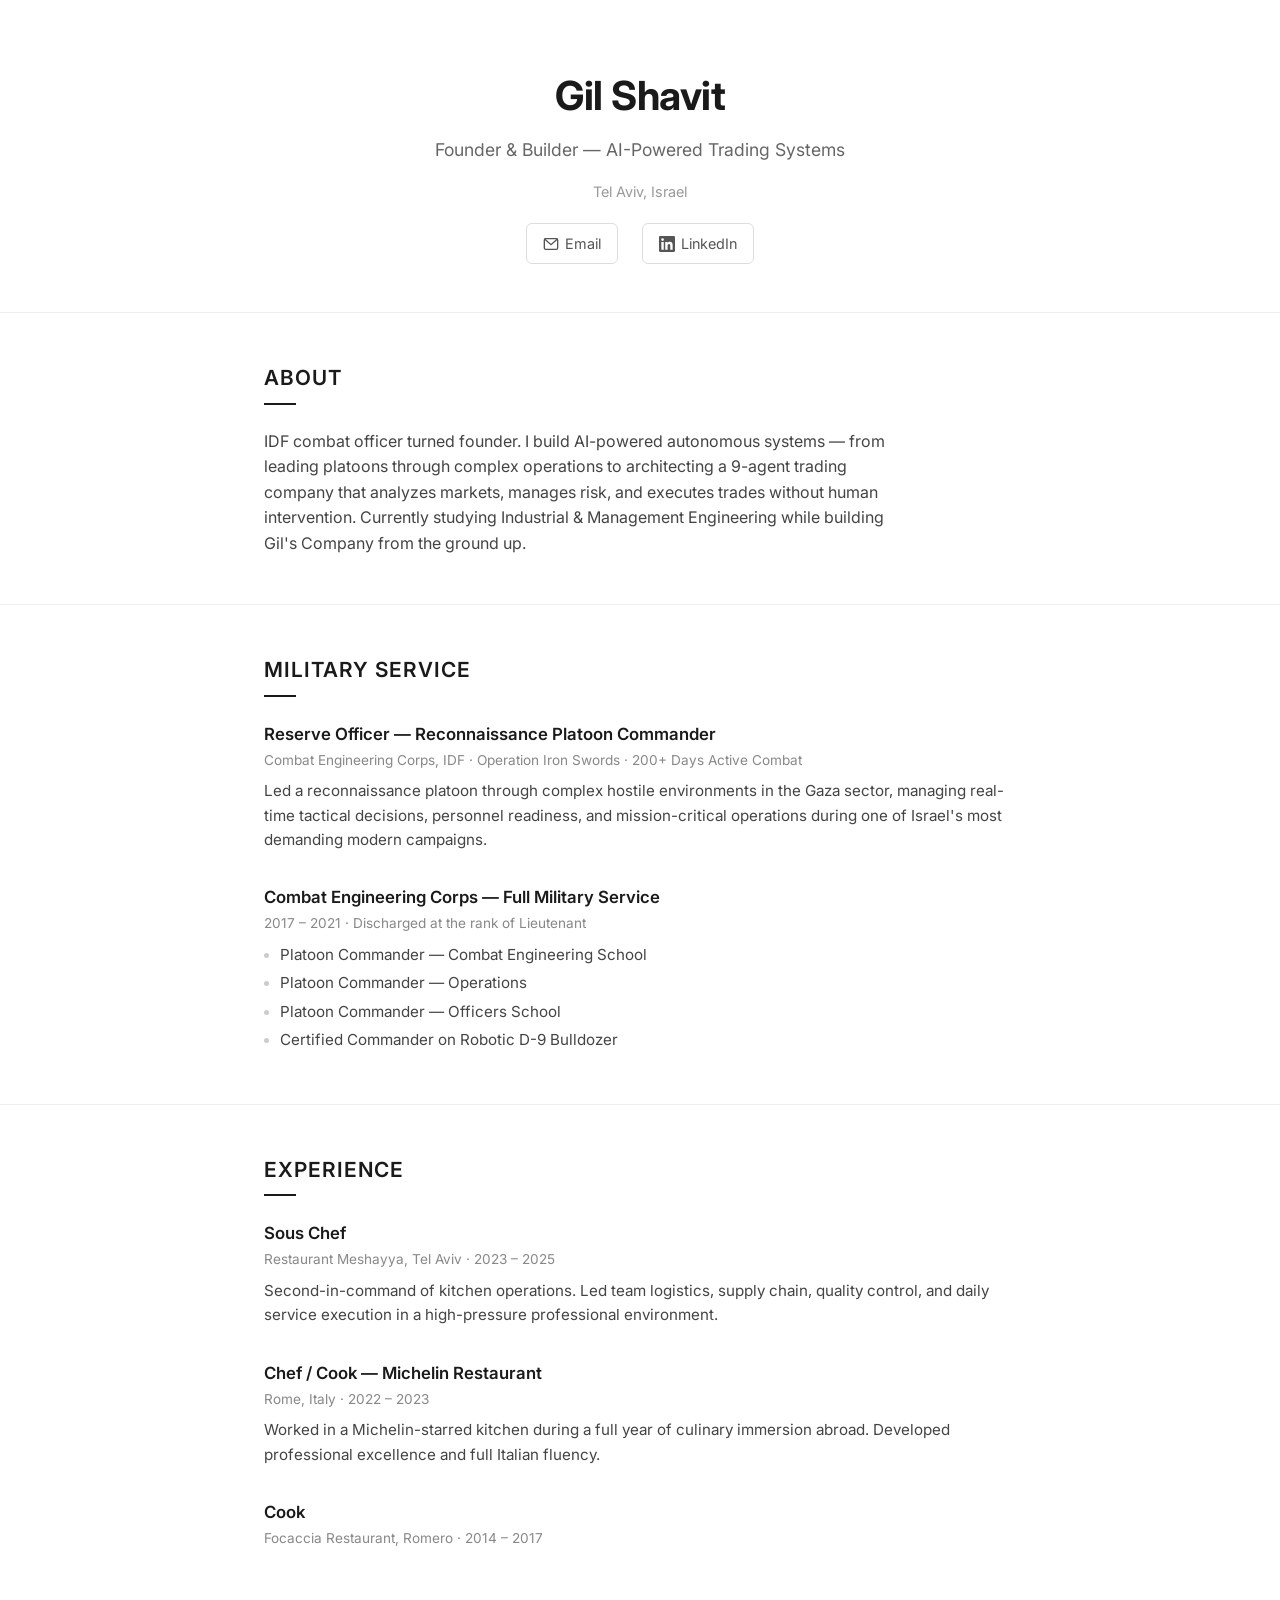
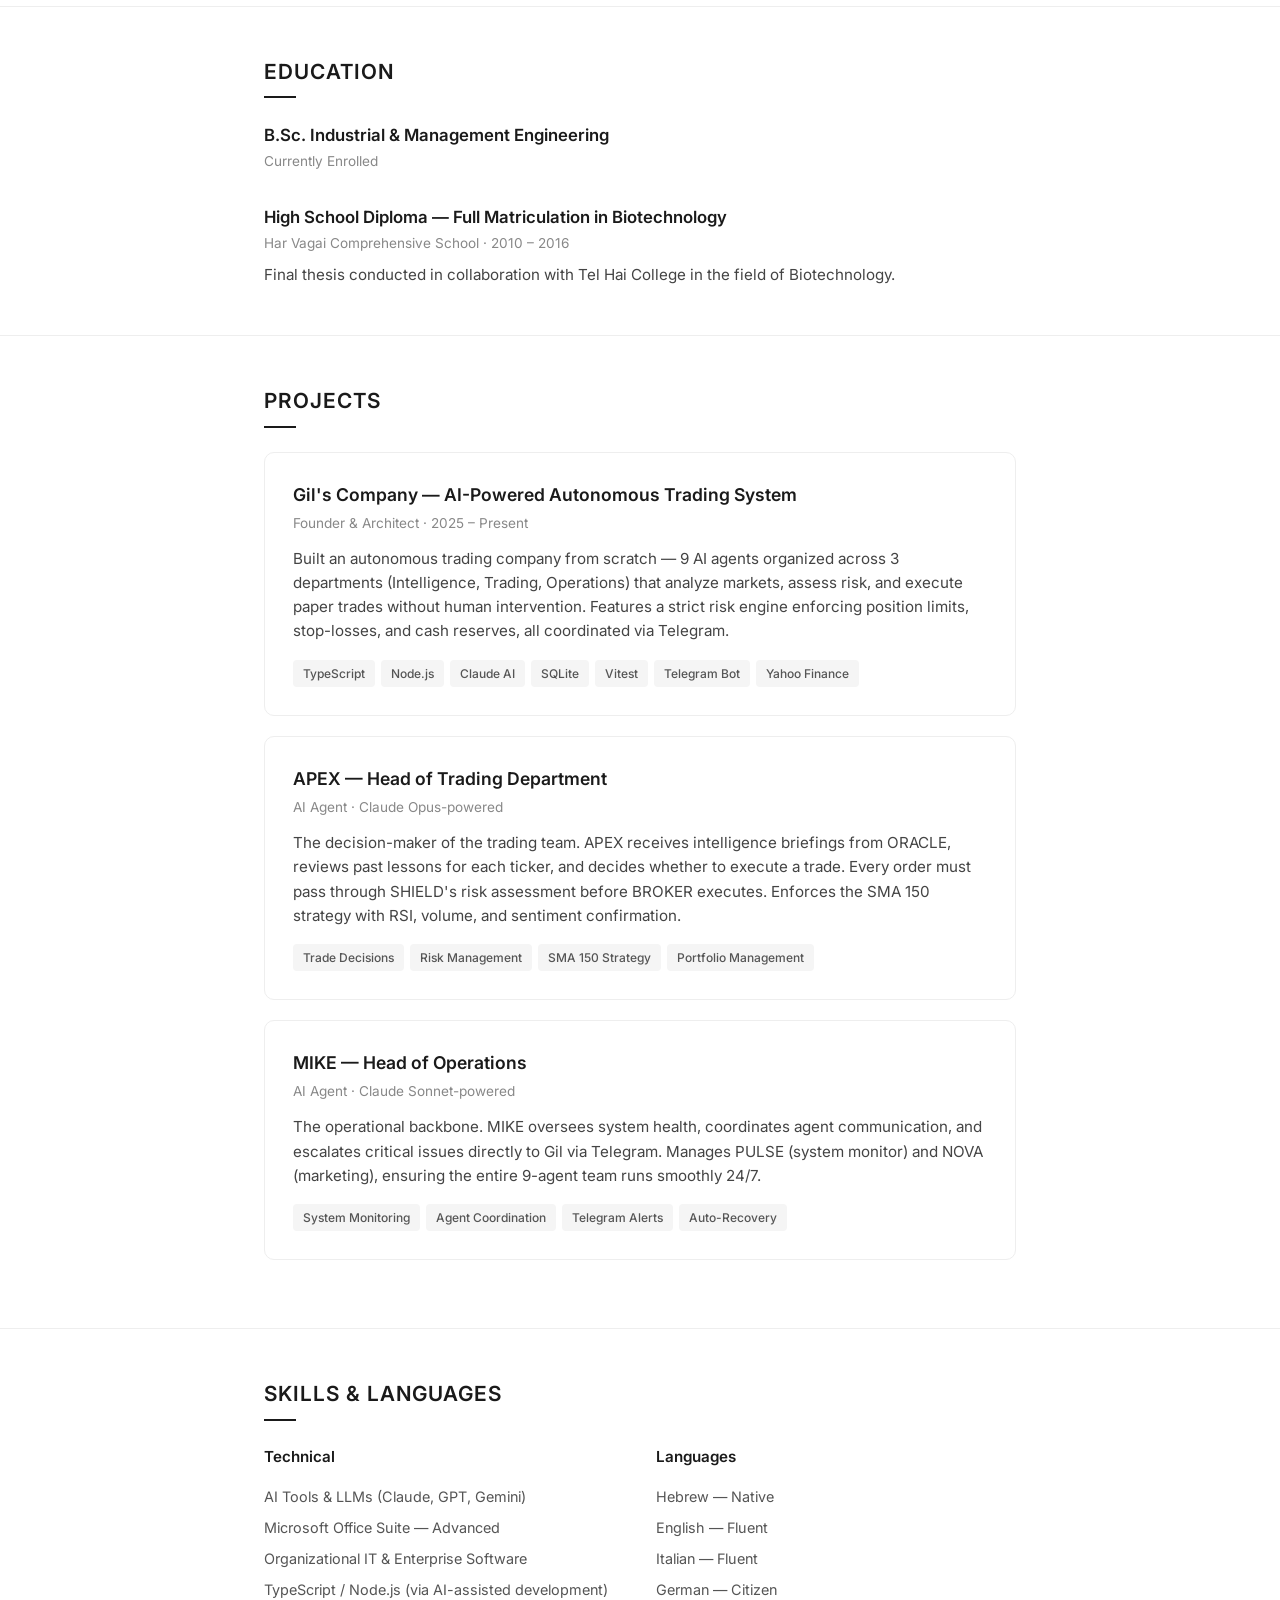
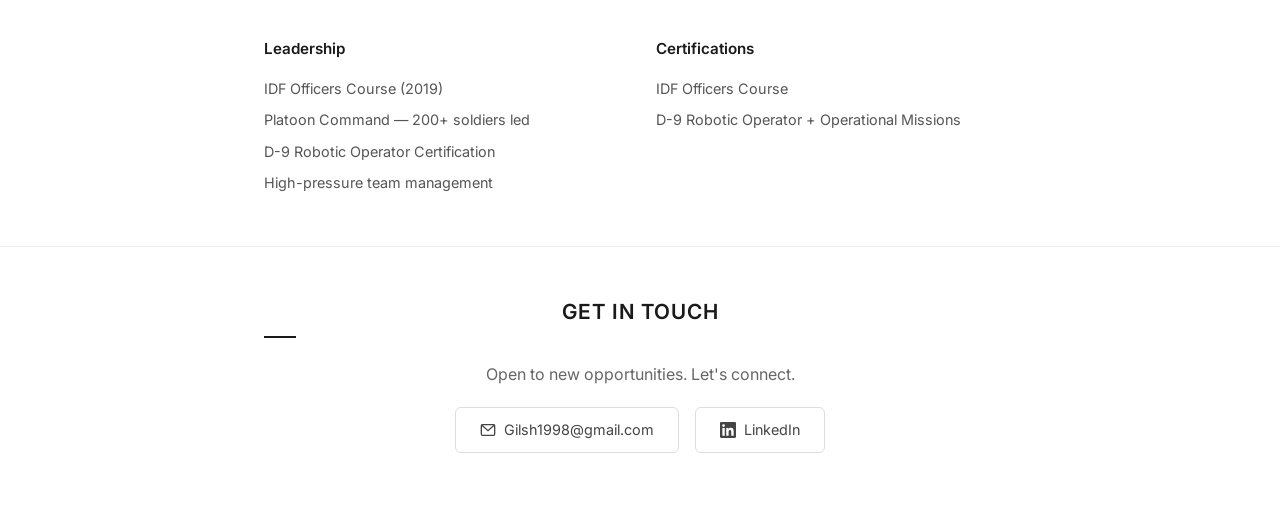
==== index.html @ 6657caf5 "feat: personal CV portfolio website Single-page responsive portfolio showcasing Gil's background, mi" ====
<!DOCTYPE html>
<html lang="en">
<head>
  <meta charset="UTF-8">
  <meta name="viewport" content="width=device-width, initial-scale=1.0">
  <title>Gil Shavit — Portfolio</title>
  <link rel="preconnect" href="https://fonts.googleapis.com">
  <link href="https://fonts.googleapis.com/css2?family=Inter:wght@300;400;500;600;700&display=swap" rel="stylesheet">
  <style>
    *, *::before, *::after { margin: 0; padding: 0; box-sizing: border-box; }
    body { font-family: 'Inter', sans-serif; color: #1a1a1a; background: #fff; line-height: 1.6; }
    a { color: #1a1a1a; text-decoration: none; }
    a:hover { color: #555; }

    /* Layout */
    .container { max-width: 800px; margin: 0 auto; padding: 0 24px; }
    section { padding: 48px 0; border-bottom: 1px solid #eee; }
    section:last-of-type { border-bottom: none; }

    /* Hero */
    .hero { padding: 64px 0 48px; text-align: center; border-bottom: 1px solid #eee; }
    .hero h1 { font-size: 2.5rem; font-weight: 700; letter-spacing: -0.5px; margin-bottom: 8px; }
    .hero .subtitle { font-size: 1.1rem; color: #666; font-weight: 400; margin-bottom: 16px; }
    .hero .location { font-size: 0.9rem; color: #999; margin-bottom: 20px; }
    .hero-links { display: flex; justify-content: center; gap: 24px; }
    .hero-links a { display: inline-flex; align-items: center; gap: 6px; font-size: 0.9rem; color: #555; border: 1px solid #ddd; padding: 8px 16px; border-radius: 6px; transition: all 0.2s; }
    .hero-links a:hover { border-color: #999; color: #1a1a1a; }
    .hero-links svg { width: 16px; height: 16px; }

    /* Section titles */
    h2 { font-size: 1.3rem; font-weight: 600; margin-bottom: 24px; text-transform: uppercase; letter-spacing: 1px; color: #1a1a1a; }
    h2::after { content: ''; display: block; width: 32px; height: 2px; background: #1a1a1a; margin-top: 8px; }

    /* About */
    .about p { color: #444; font-size: 1rem; max-width: 640px; }

    /* Timeline items */
    .timeline-item { margin-bottom: 32px; }
    .timeline-item:last-child { margin-bottom: 0; }
    .timeline-item h3 { font-size: 1.05rem; font-weight: 600; margin-bottom: 2px; }
    .timeline-item .meta { font-size: 0.85rem; color: #888; margin-bottom: 8px; }
    .timeline-item p { color: #444; font-size: 0.95rem; }
    .timeline-item ul { list-style: none; padding: 0; }
    .timeline-item ul li { color: #444; font-size: 0.95rem; padding-left: 16px; position: relative; margin-bottom: 4px; }
    .timeline-item ul li::before { content: ''; position: absolute; left: 0; top: 10px; width: 5px; height: 5px; background: #ccc; border-radius: 50%; }

    /* Projects */
    .project-card { border: 1px solid #eee; border-radius: 10px; padding: 28px; margin-bottom: 20px; transition: box-shadow 0.2s; }
    .project-card:hover { box-shadow: 0 2px 12px rgba(0,0,0,0.06); }
    .project-card h3 { font-size: 1.1rem; font-weight: 600; margin-bottom: 4px; }
    .project-card .project-role { font-size: 0.85rem; color: #888; margin-bottom: 12px; }
    .project-card p { color: #444; font-size: 0.95rem; margin-bottom: 16px; }
    .badges { display: flex; flex-wrap: wrap; gap: 6px; }
    .badge { font-size: 0.75rem; padding: 4px 10px; background: #f5f5f5; border-radius: 4px; color: #555; font-weight: 500; }

    /* Skills grid */
    .skills-grid { display: grid; grid-template-columns: 1fr 1fr; gap: 32px; }
    .skill-group h3 { font-size: 0.95rem; font-weight: 600; margin-bottom: 12px; color: #1a1a1a; }
    .skill-group ul { list-style: none; }
    .skill-group ul li { font-size: 0.9rem; color: #555; padding: 4px 0; }

    /* Contact */
    .contact-section { text-align: center; padding: 48px 0 64px; }
    .contact-section p { color: #666; margin-bottom: 20px; }
    .contact-links { display: flex; justify-content: center; gap: 16px; }
    .contact-links a { display: inline-flex; align-items: center; gap: 8px; padding: 10px 24px; border: 1px solid #ddd; border-radius: 6px; font-size: 0.9rem; color: #444; transition: all 0.2s; }
    .contact-links a:hover { border-color: #999; color: #1a1a1a; }

    /* Responsive */
    @media (max-width: 600px) {
      .hero { padding: 40px 0 32px; }
      .hero h1 { font-size: 2rem; }
      .skills-grid { grid-template-columns: 1fr; gap: 24px; }
      .hero-links { flex-direction: column; align-items: center; gap: 12px; }
      .contact-links { flex-direction: column; align-items: center; }
      section { padding: 36px 0; }
    }
  </style>
</head>
<body>

  <!-- Hero -->
  <header class="hero">
    <div class="container">
      <h1>Gil Shavit</h1>
      <p class="subtitle">Founder & Builder — AI-Powered Trading Systems</p>
      <p class="location">Tel Aviv, Israel</p>
      <div class="hero-links">
        <a href="mailto:Gilsh1998@gmail.com">
          <svg viewBox="0 0 24 24" fill="none" stroke="currentColor" stroke-width="2"><rect x="2" y="4" width="20" height="16" rx="2"/><path d="M22 4L12 13 2 4"/></svg>
          Email
        </a>
        <a href="https://linkedin.com/in/gil-shavit-8188843b2" target="_blank">
          <svg viewBox="0 0 24 24" fill="currentColor"><path d="M20.447 20.452h-3.554v-5.569c0-1.328-.027-3.037-1.852-3.037-1.853 0-2.136 1.445-2.136 2.939v5.667H9.351V9h3.414v1.561h.046c.477-.9 1.637-1.85 3.37-1.85 3.601 0 4.267 2.37 4.267 5.455v6.286zM5.337 7.433a2.062 2.062 0 01-2.063-2.065 2.064 2.064 0 112.063 2.065zm1.782 13.019H3.555V9h3.564v11.452zM22.225 0H1.771C.792 0 0 .774 0 1.729v20.542C0 23.227.792 24 1.771 24h20.451C23.2 24 24 23.227 24 22.271V1.729C24 .774 23.2 0 22.222 0h.003z"/></svg>
          LinkedIn
        </a>
      </div>
    </div>
  </header>

  <!-- About -->
  <section>
    <div class="container about">
      <h2>About</h2>
      <p>IDF combat officer turned founder. I build AI-powered autonomous systems — from leading platoons through complex operations to architecting a 9-agent trading company that analyzes markets, manages risk, and executes trades without human intervention. Currently studying Industrial & Management Engineering while building Gil's Company from the ground up.</p>
    </div>
  </section>

  <!-- Military Service -->
  <section>
    <div class="container">
      <h2>Military Service</h2>
      <div class="timeline-item">
        <h3>Reserve Officer — Reconnaissance Platoon Commander</h3>
        <p class="meta">Combat Engineering Corps, IDF &middot; Operation Iron Swords &middot; 200+ Days Active Combat</p>
        <p>Led a reconnaissance platoon through complex hostile environments in the Gaza sector, managing real-time tactical decisions, personnel readiness, and mission-critical operations during one of Israel's most demanding modern campaigns.</p>
      </div>
      <div class="timeline-item">
        <h3>Combat Engineering Corps — Full Military Service</h3>
        <p class="meta">2017 – 2021 &middot; Discharged at the rank of Lieutenant</p>
        <ul>
          <li>Platoon Commander — Combat Engineering School</li>
          <li>Platoon Commander — Operations</li>
          <li>Platoon Commander — Officers School</li>
          <li>Certified Commander on Robotic D-9 Bulldozer</li>
        </ul>
      </div>
    </div>
  </section>

  <!-- Professional Experience -->
  <section>
    <div class="container">
      <h2>Experience</h2>
      <div class="timeline-item">
        <h3>Sous Chef</h3>
        <p class="meta">Restaurant Meshayya, Tel Aviv &middot; 2023 – 2025</p>
        <p>Second-in-command of kitchen operations. Led team logistics, supply chain, quality control, and daily service execution in a high-pressure professional environment.</p>
      </div>
      <div class="timeline-item">
        <h3>Chef / Cook — Michelin Restaurant</h3>
        <p class="meta">Rome, Italy &middot; 2022 – 2023</p>
        <p>Worked in a Michelin-starred kitchen during a full year of culinary immersion abroad. Developed professional excellence and full Italian fluency.</p>
      </div>
      <div class="timeline-item">
        <h3>Cook</h3>
        <p class="meta">Focaccia Restaurant, Romero &middot; 2014 – 2017</p>
      </div>
    </div>
  </section>

  <!-- Education -->
  <section>
    <div class="container">
      <h2>Education</h2>
      <div class="timeline-item">
        <h3>B.Sc. Industrial & Management Engineering</h3>
        <p class="meta">Currently Enrolled</p>
      </div>
      <div class="timeline-item">
        <h3>High School Diploma — Full Matriculation in Biotechnology</h3>
        <p class="meta">Har Vagai Comprehensive School &middot; 2010 – 2016</p>
        <p>Final thesis conducted in collaboration with Tel Hai College in the field of Biotechnology.</p>
      </div>
    </div>
  </section>

  <!-- Projects -->
  <section>
    <div class="container">
      <h2>Projects</h2>

      <div class="project-card">
        <h3>Gil's Company — AI-Powered Autonomous Trading System</h3>
        <p class="project-role">Founder & Architect &middot; 2025 – Present</p>
        <p>Built an autonomous trading company from scratch — 9 AI agents organized across 3 departments (Intelligence, Trading, Operations) that analyze markets, assess risk, and execute paper trades without human intervention. Features a strict risk engine enforcing position limits, stop-losses, and cash reserves, all coordinated via Telegram.</p>
        <div class="badges">
          <span class="badge">TypeScript</span>
          <span class="badge">Node.js</span>
          <span class="badge">Claude AI</span>
          <span class="badge">SQLite</span>
          <span class="badge">Vitest</span>
          <span class="badge">Telegram Bot</span>
          <span class="badge">Yahoo Finance</span>
        </div>
      </div>

      <div class="project-card">
        <h3>APEX — Head of Trading Department</h3>
        <p class="project-role">AI Agent &middot; Claude Opus-powered</p>
        <p>The decision-maker of the trading team. APEX receives intelligence briefings from ORACLE, reviews past lessons for each ticker, and decides whether to execute a trade. Every order must pass through SHIELD's risk assessment before BROKER executes. Enforces the SMA 150 strategy with RSI, volume, and sentiment confirmation.</p>
        <div class="badges">
          <span class="badge">Trade Decisions</span>
          <span class="badge">Risk Management</span>
          <span class="badge">SMA 150 Strategy</span>
          <span class="badge">Portfolio Management</span>
        </div>
      </div>

      <div class="project-card">
        <h3>MIKE — Head of Operations</h3>
        <p class="project-role">AI Agent &middot; Claude Sonnet-powered</p>
        <p>The operational backbone. MIKE oversees system health, coordinates agent communication, and escalates critical issues directly to Gil via Telegram. Manages PULSE (system monitor) and NOVA (marketing), ensuring the entire 9-agent team runs smoothly 24/7.</p>
        <div class="badges">
          <span class="badge">System Monitoring</span>
          <span class="badge">Agent Coordination</span>
          <span class="badge">Telegram Alerts</span>
          <span class="badge">Auto-Recovery</span>
        </div>
      </div>
    </div>
  </section>

  <!-- Skills & Languages -->
  <section>
    <div class="container">
      <h2>Skills & Languages</h2>
      <div class="skills-grid">
        <div class="skill-group">
          <h3>Technical</h3>
          <ul>
            <li>AI Tools & LLMs (Claude, GPT, Gemini)</li>
            <li>Microsoft Office Suite — Advanced</li>
            <li>Organizational IT & Enterprise Software</li>
            <li>TypeScript / Node.js (via AI-assisted development)</li>
          </ul>
        </div>
        <div class="skill-group">
          <h3>Languages</h3>
          <ul>
            <li>Hebrew — Native</li>
            <li>English — Fluent</li>
            <li>Italian — Fluent</li>
            <li>German — Citizen</li>
          </ul>
        </div>
        <div class="skill-group">
          <h3>Leadership</h3>
          <ul>
            <li>IDF Officers Course (2019)</li>
            <li>Platoon Command — 200+ soldiers led</li>
            <li>D-9 Robotic Operator Certification</li>
            <li>High-pressure team management</li>
          </ul>
        </div>
        <div class="skill-group">
          <h3>Certifications</h3>
          <ul>
            <li>IDF Officers Course</li>
            <li>D-9 Robotic Operator + Operational Missions</li>
          </ul>
        </div>
      </div>
    </div>
  </section>

  <!-- Contact -->
  <section class="contact-section">
    <div class="container">
      <h2>Get in Touch</h2>
      <p>Open to new opportunities. Let's connect.</p>
      <div class="contact-links">
        <a href="mailto:Gilsh1998@gmail.com">
          <svg width="16" height="16" viewBox="0 0 24 24" fill="none" stroke="currentColor" stroke-width="2"><rect x="2" y="4" width="20" height="16" rx="2"/><path d="M22 4L12 13 2 4"/></svg>
          Gilsh1998@gmail.com
        </a>
        <a href="https://linkedin.com/in/gil-shavit-8188843b2" target="_blank">
          <svg width="16" height="16" viewBox="0 0 24 24" fill="currentColor"><path d="M20.447 20.452h-3.554v-5.569c0-1.328-.027-3.037-1.852-3.037-1.853 0-2.136 1.445-2.136 2.939v5.667H9.351V9h3.414v1.561h.046c.477-.9 1.637-1.85 3.37-1.85 3.601 0 4.267 2.37 4.267 5.455v6.286zM5.337 7.433a2.062 2.062 0 01-2.063-2.065 2.064 2.064 0 112.063 2.065zm1.782 13.019H3.555V9h3.564v11.452zM22.225 0H1.771C.792 0 0 .774 0 1.729v20.542C0 23.227.792 24 1.771 24h20.451C23.2 24 24 23.227 24 22.271V1.729C24 .774 23.2 0 22.222 0h.003z"/></svg>
          LinkedIn
        </a>
      </div>
    </div>
  </section>

</body>
</html>
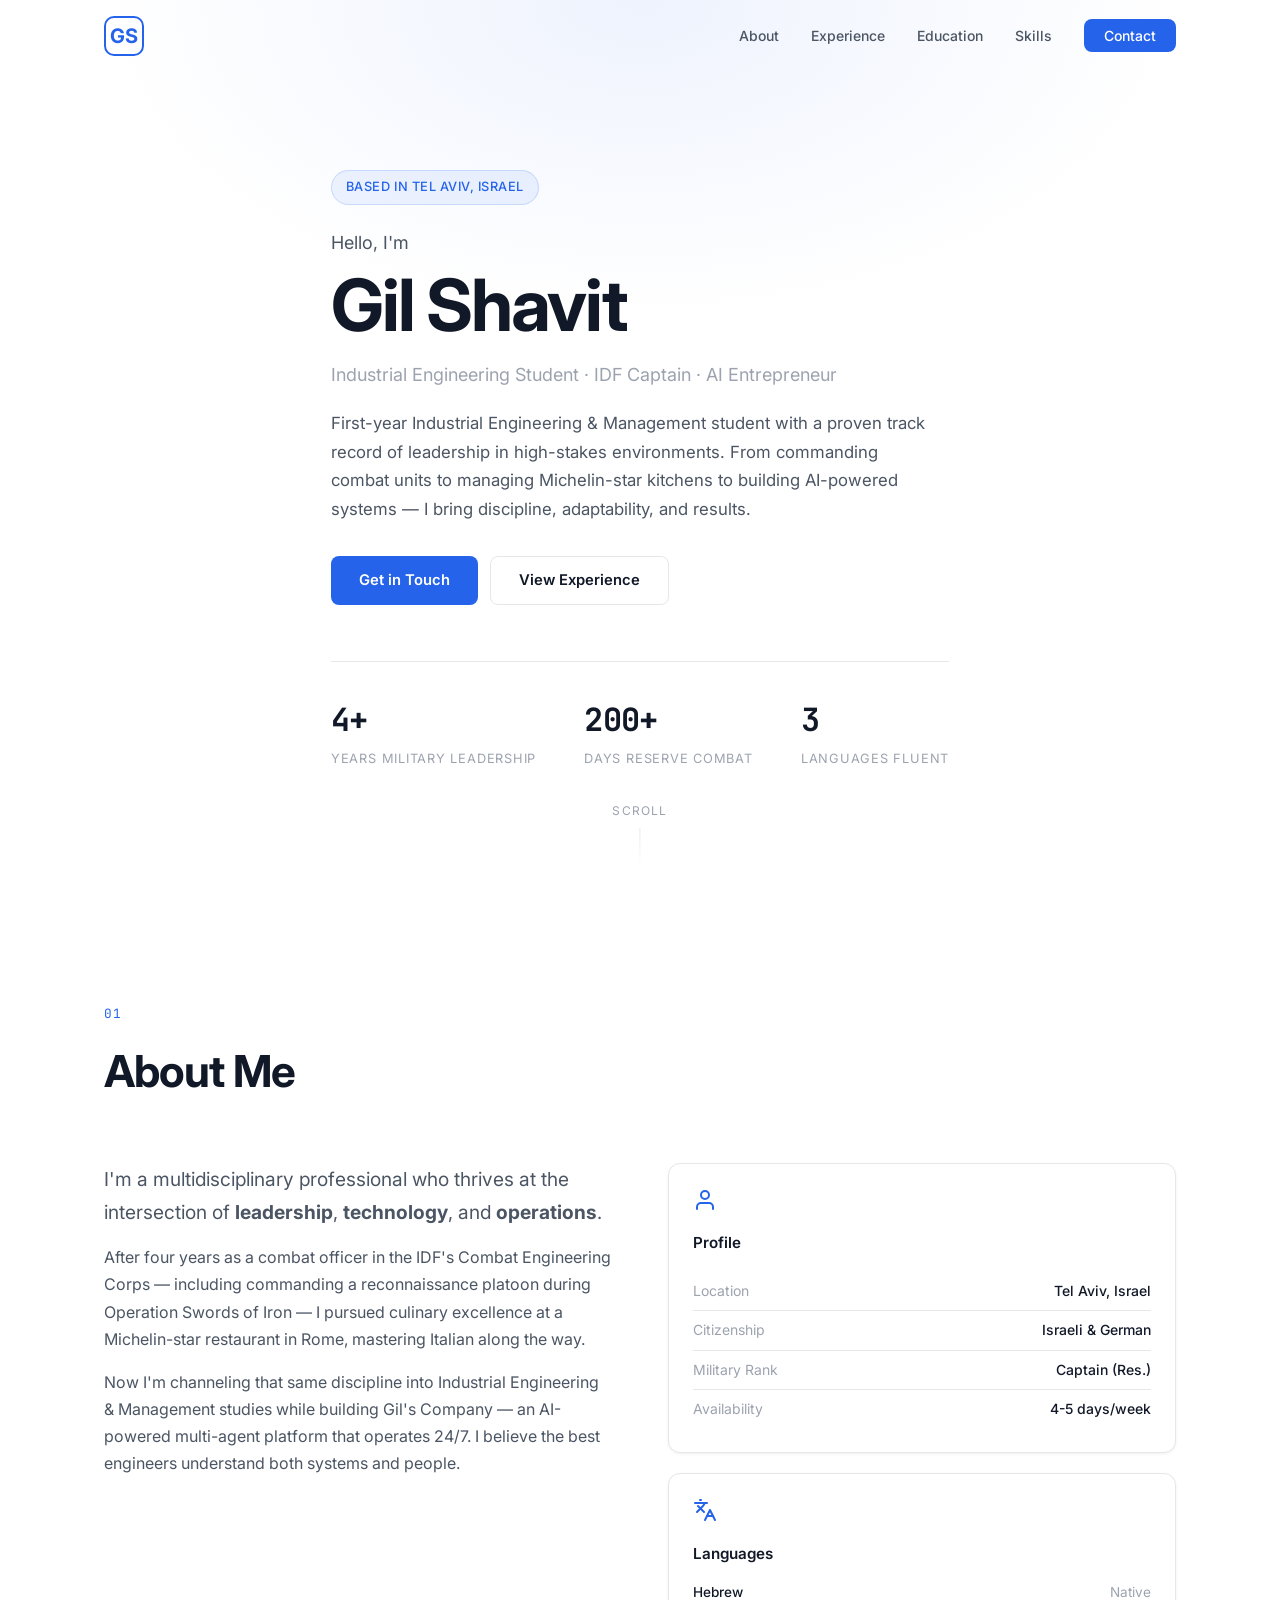
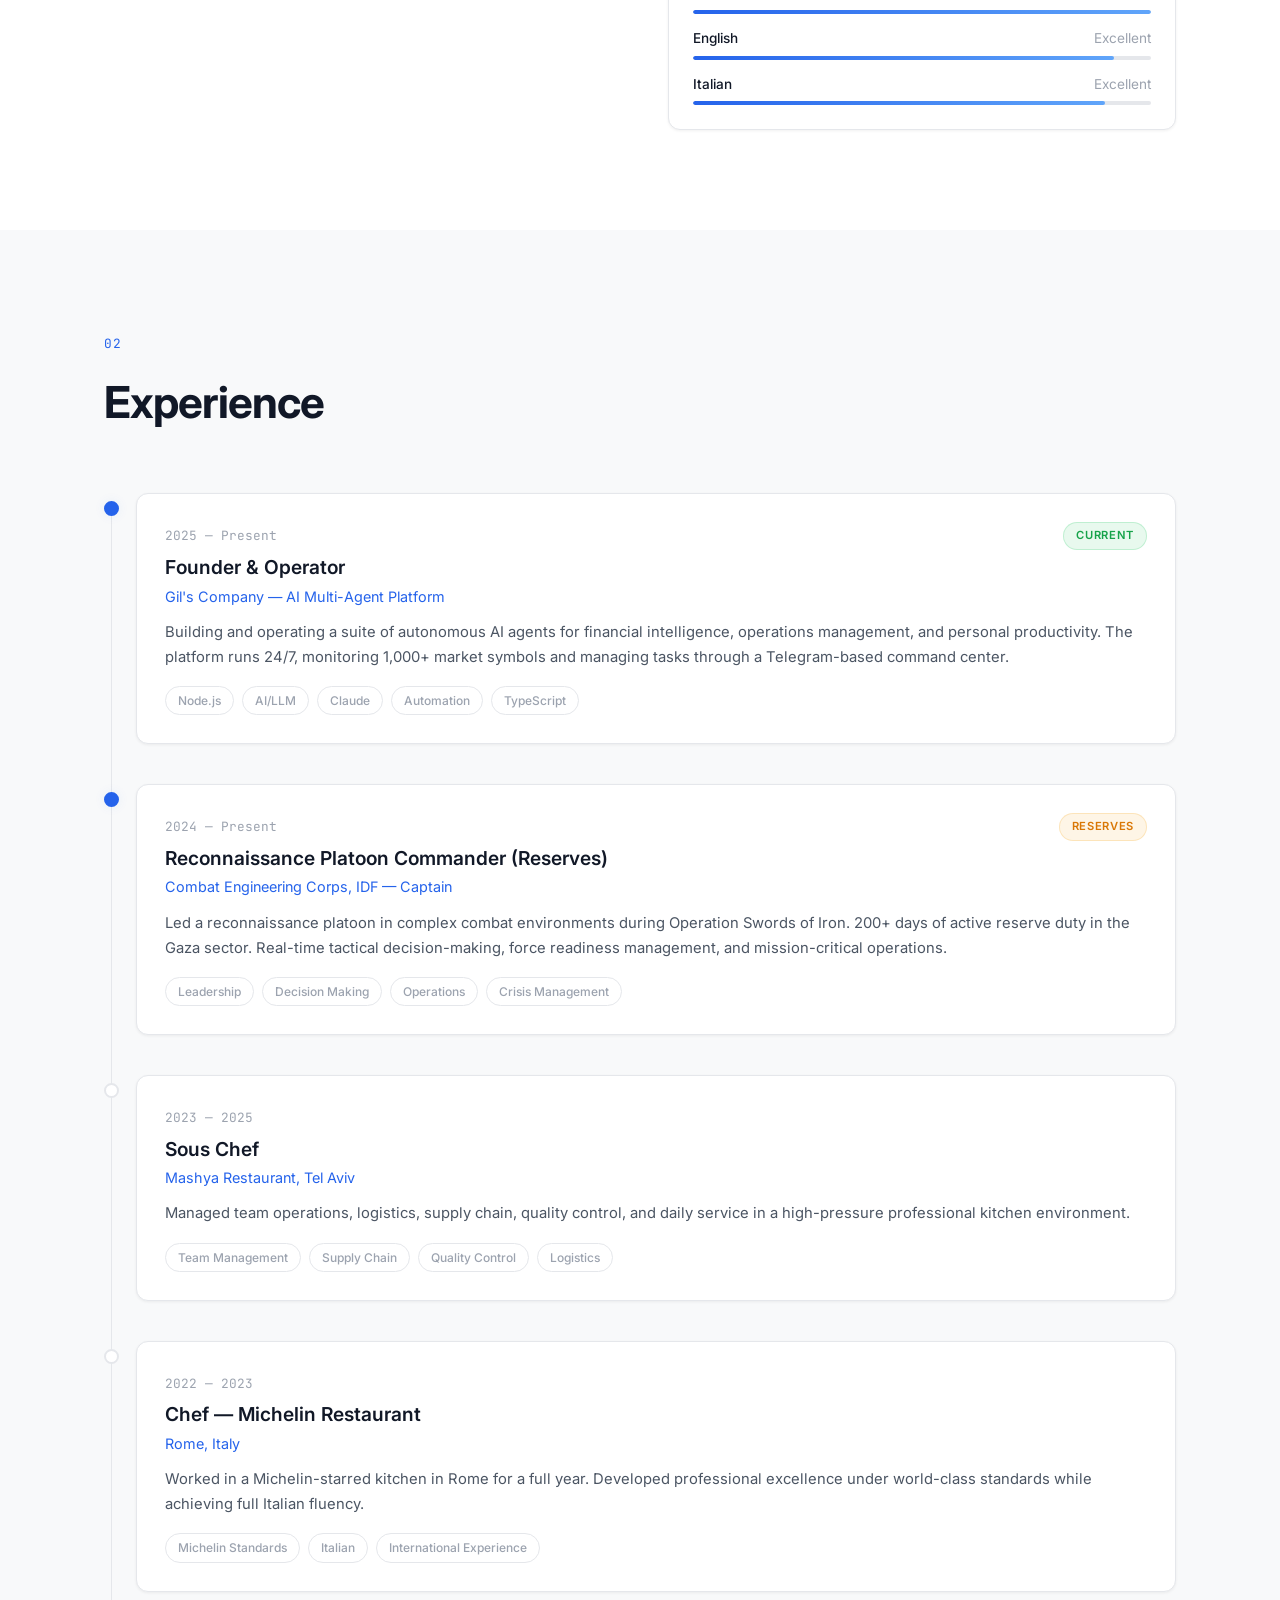
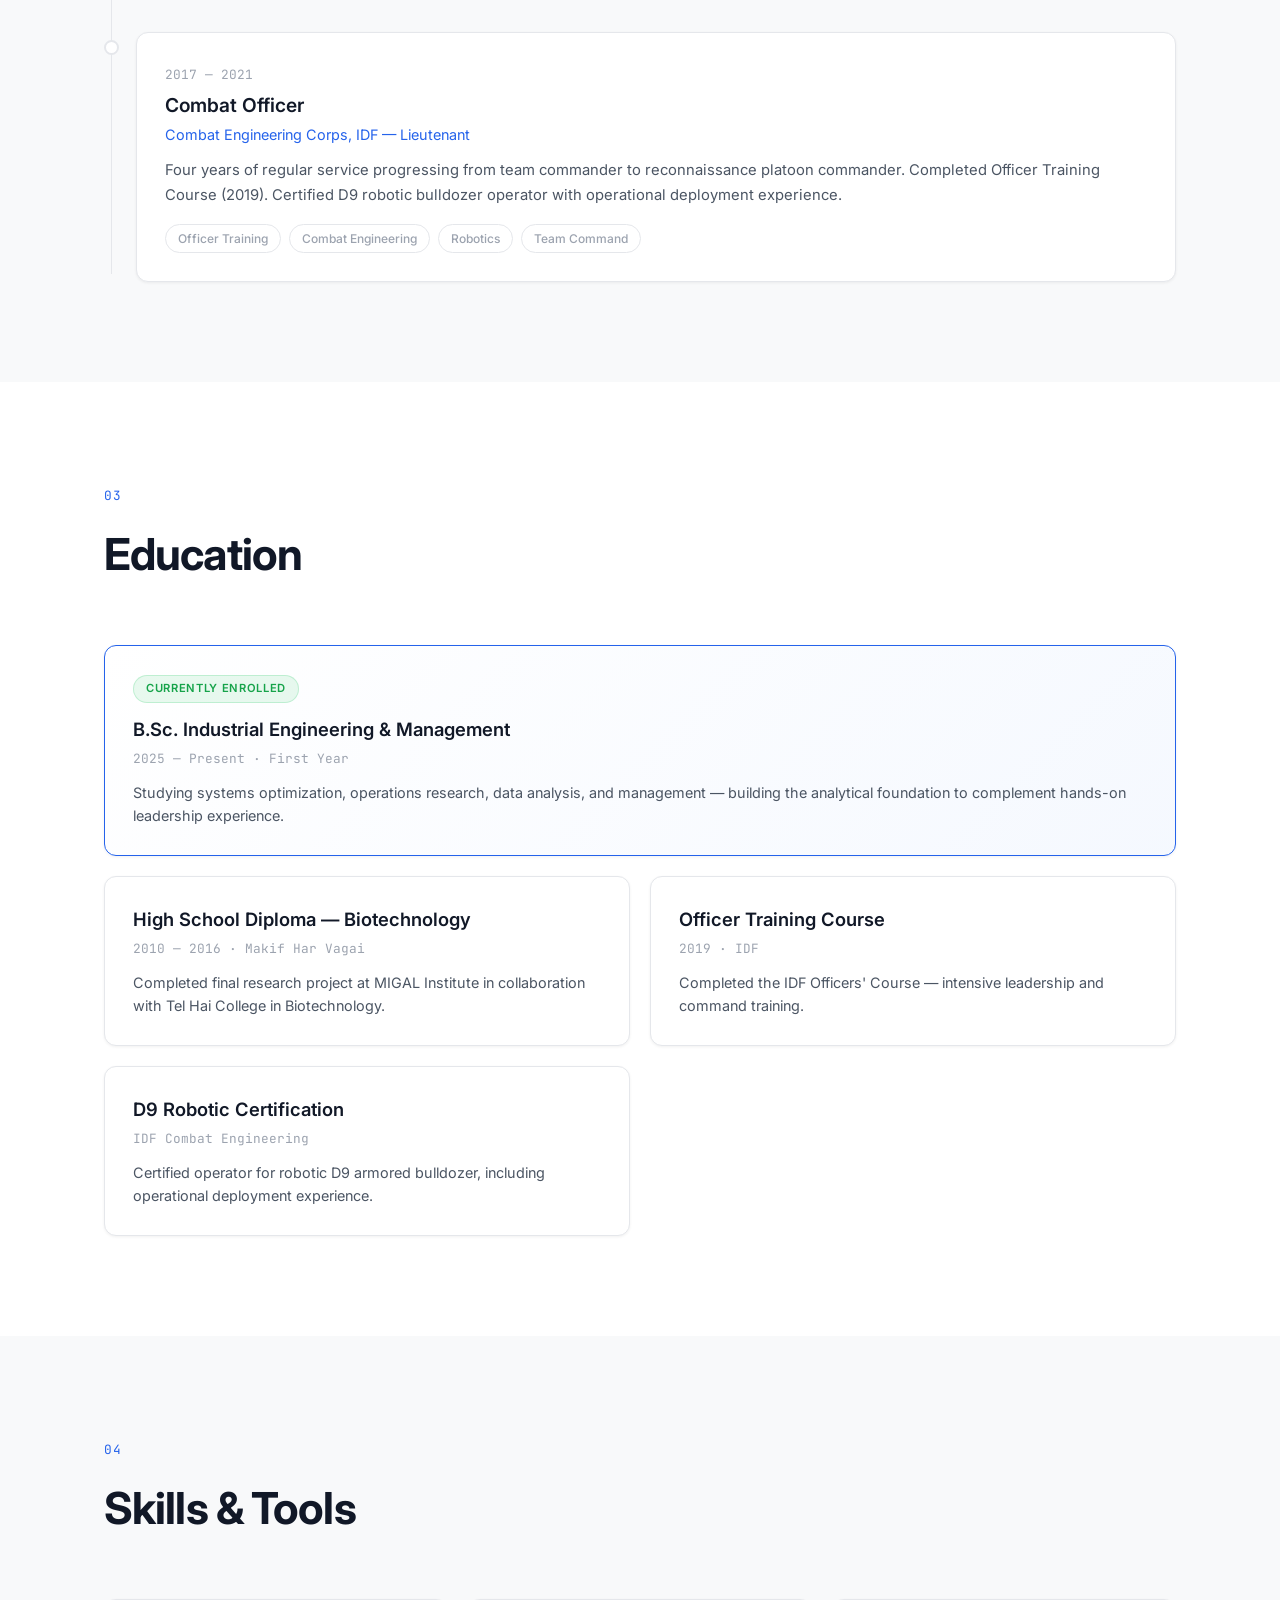
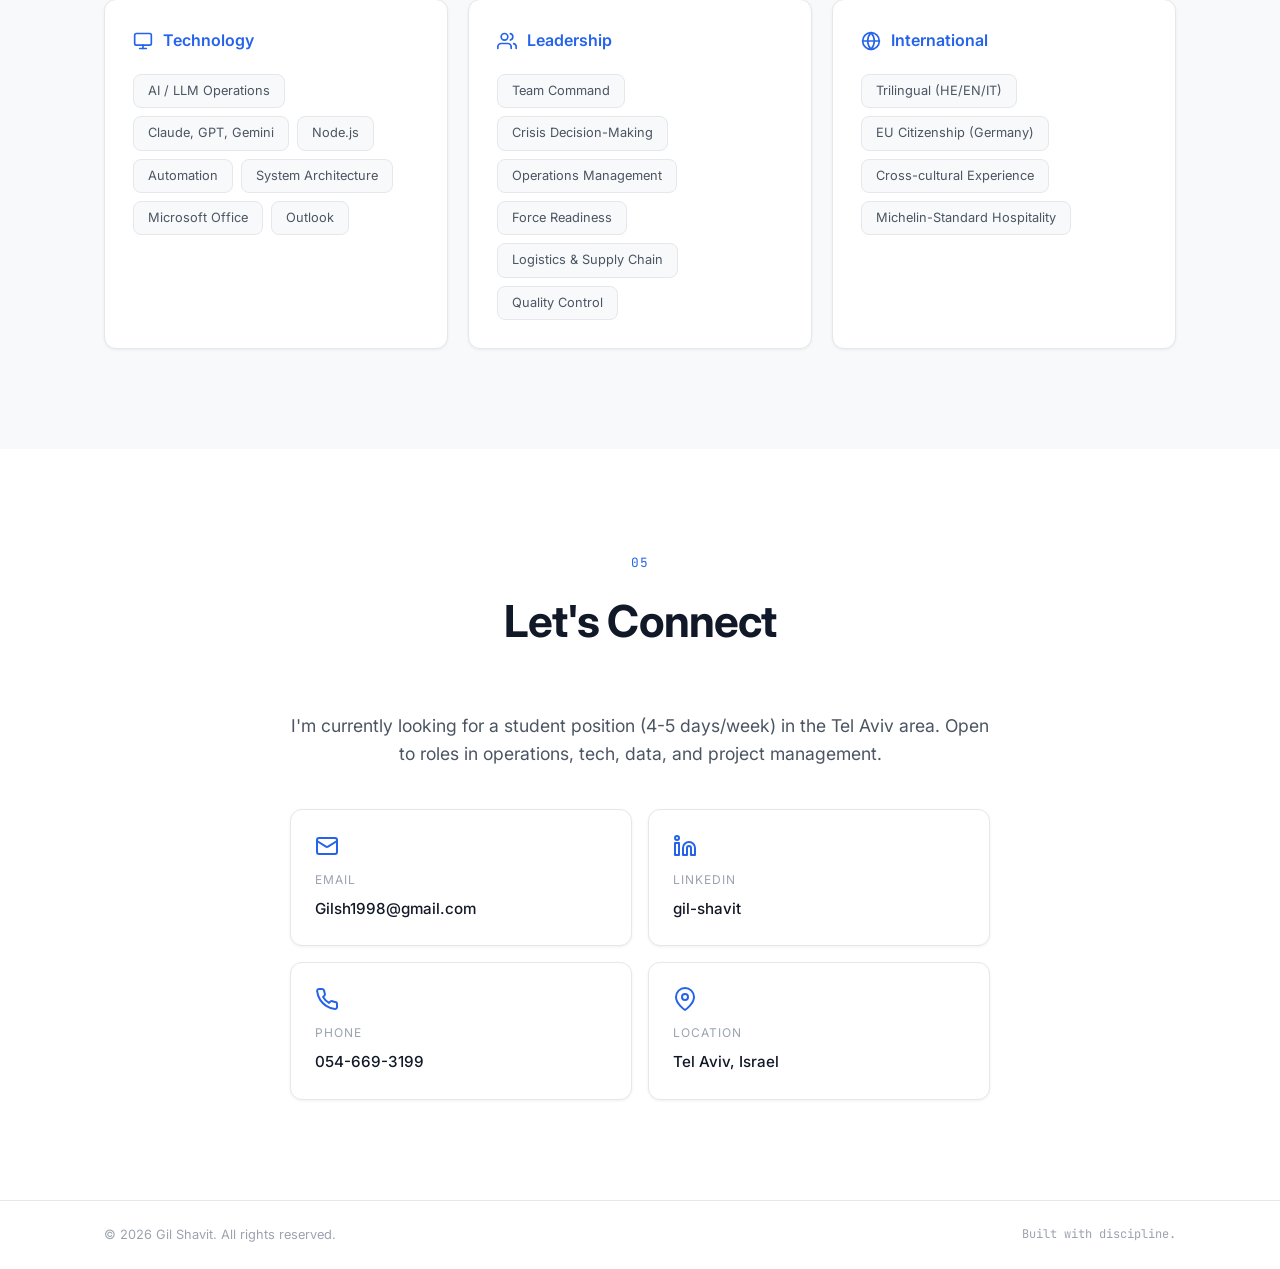
==== commit c73f793e: "Redesign personal portfolio — white theme, multi-file structure Replaced single-file portfolio with " ====
--- a/index.html
+++ b/index.html
@@ -1,276 +1,418 @@
 <!DOCTYPE html>
 <html lang="en">
 <head>
-  <meta charset="UTF-8">
-  <meta name="viewport" content="width=device-width, initial-scale=1.0">
-  <title>Gil Shavit — Portfolio</title>
-  <link rel="preconnect" href="https://fonts.googleapis.com">
-  <link href="https://fonts.googleapis.com/css2?family=Inter:wght@300;400;500;600;700&display=swap" rel="stylesheet">
-  <style>
-    *, *::before, *::after { margin: 0; padding: 0; box-sizing: border-box; }
-    body { font-family: 'Inter', sans-serif; color: #1a1a1a; background: #fff; line-height: 1.6; }
-    a { color: #1a1a1a; text-decoration: none; }
-    a:hover { color: #555; }
-
-    /* Layout */
-    .container { max-width: 800px; margin: 0 auto; padding: 0 24px; }
-    section { padding: 48px 0; border-bottom: 1px solid #eee; }
-    section:last-of-type { border-bottom: none; }
-
-    /* Hero */
-    .hero { padding: 64px 0 48px; text-align: center; border-bottom: 1px solid #eee; }
-    .hero h1 { font-size: 2.5rem; font-weight: 700; letter-spacing: -0.5px; margin-bottom: 8px; }
-    .hero .subtitle { font-size: 1.1rem; color: #666; font-weight: 400; margin-bottom: 16px; }
-    .hero .location { font-size: 0.9rem; color: #999; margin-bottom: 20px; }
-    .hero-links { display: flex; justify-content: center; gap: 24px; }
-    .hero-links a { display: inline-flex; align-items: center; gap: 6px; font-size: 0.9rem; color: #555; border: 1px solid #ddd; padding: 8px 16px; border-radius: 6px; transition: all 0.2s; }
-    .hero-links a:hover { border-color: #999; color: #1a1a1a; }
-    .hero-links svg { width: 16px; height: 16px; }
-
-    /* Section titles */
-    h2 { font-size: 1.3rem; font-weight: 600; margin-bottom: 24px; text-transform: uppercase; letter-spacing: 1px; color: #1a1a1a; }
-    h2::after { content: ''; display: block; width: 32px; height: 2px; background: #1a1a1a; margin-top: 8px; }
-
-    /* About */
-    .about p { color: #444; font-size: 1rem; max-width: 640px; }
-
-    /* Timeline items */
-    .timeline-item { margin-bottom: 32px; }
-    .timeline-item:last-child { margin-bottom: 0; }
-    .timeline-item h3 { font-size: 1.05rem; font-weight: 600; margin-bottom: 2px; }
-    .timeline-item .meta { font-size: 0.85rem; color: #888; margin-bottom: 8px; }
-    .timeline-item p { color: #444; font-size: 0.95rem; }
-    .timeline-item ul { list-style: none; padding: 0; }
-    .timeline-item ul li { color: #444; font-size: 0.95rem; padding-left: 16px; position: relative; margin-bottom: 4px; }
-    .timeline-item ul li::before { content: ''; position: absolute; left: 0; top: 10px; width: 5px; height: 5px; background: #ccc; border-radius: 50%; }
-
-    /* Projects */
-    .project-card { border: 1px solid #eee; border-radius: 10px; padding: 28px; margin-bottom: 20px; transition: box-shadow 0.2s; }
-    .project-card:hover { box-shadow: 0 2px 12px rgba(0,0,0,0.06); }
-    .project-card h3 { font-size: 1.1rem; font-weight: 600; margin-bottom: 4px; }
-    .project-card .project-role { font-size: 0.85rem; color: #888; margin-bottom: 12px; }
-    .project-card p { color: #444; font-size: 0.95rem; margin-bottom: 16px; }
-    .badges { display: flex; flex-wrap: wrap; gap: 6px; }
-    .badge { font-size: 0.75rem; padding: 4px 10px; background: #f5f5f5; border-radius: 4px; color: #555; font-weight: 500; }
-
-    /* Skills grid */
-    .skills-grid { display: grid; grid-template-columns: 1fr 1fr; gap: 32px; }
-    .skill-group h3 { font-size: 0.95rem; font-weight: 600; margin-bottom: 12px; color: #1a1a1a; }
-    .skill-group ul { list-style: none; }
-    .skill-group ul li { font-size: 0.9rem; color: #555; padding: 4px 0; }
-
-    /* Contact */
-    .contact-section { text-align: center; padding: 48px 0 64px; }
-    .contact-section p { color: #666; margin-bottom: 20px; }
-    .contact-links { display: flex; justify-content: center; gap: 16px; }
-    .contact-links a { display: inline-flex; align-items: center; gap: 8px; padding: 10px 24px; border: 1px solid #ddd; border-radius: 6px; font-size: 0.9rem; color: #444; transition: all 0.2s; }
-    .contact-links a:hover { border-color: #999; color: #1a1a1a; }
-
-    /* Responsive */
-    @media (max-width: 600px) {
-      .hero { padding: 40px 0 32px; }
-      .hero h1 { font-size: 2rem; }
-      .skills-grid { grid-template-columns: 1fr; gap: 24px; }
-      .hero-links { flex-direction: column; align-items: center; gap: 12px; }
-      .contact-links { flex-direction: column; align-items: center; }
-      section { padding: 36px 0; }
-    }
-  </style>
+    <meta charset="UTF-8">
+    <meta name="viewport" content="width=device-width, initial-scale=1.0">
+    <title>Gil Shavit — Industrial Engineer, Leader, Builder</title>
+    <meta name="description" content="Gil Shavit — IDF Captain, Industrial Engineering student, AI entrepreneur, and culinary professional based in Tel Aviv.">
+    <link rel="preconnect" href="https://fonts.googleapis.com">
+    <link rel="preconnect" href="https://fonts.gstatic.com" crossorigin>
+    <link href="https://fonts.googleapis.com/css2?family=Inter:wght@300;400;500;600;700&family=JetBrains+Mono:wght@400;500&display=swap" rel="stylesheet">
+    <link rel="stylesheet" href="style.css">
 </head>
 <body>
-
-  <!-- Hero -->
-  <header class="hero">
-    <div class="container">
-      <h1>Gil Shavit</h1>
-      <p class="subtitle">Founder & Builder — AI-Powered Trading Systems</p>
-      <p class="location">Tel Aviv, Israel</p>
-      <div class="hero-links">
-        <a href="mailto:Gilsh1998@gmail.com">
-          <svg viewBox="0 0 24 24" fill="none" stroke="currentColor" stroke-width="2"><rect x="2" y="4" width="20" height="16" rx="2"/><path d="M22 4L12 13 2 4"/></svg>
-          Email
-        </a>
-        <a href="https://linkedin.com/in/gil-shavit-8188843b2" target="_blank">
-          <svg viewBox="0 0 24 24" fill="currentColor"><path d="M20.447 20.452h-3.554v-5.569c0-1.328-.027-3.037-1.852-3.037-1.853 0-2.136 1.445-2.136 2.939v5.667H9.351V9h3.414v1.561h.046c.477-.9 1.637-1.85 3.37-1.85 3.601 0 4.267 2.37 4.267 5.455v6.286zM5.337 7.433a2.062 2.062 0 01-2.063-2.065 2.064 2.064 0 112.063 2.065zm1.782 13.019H3.555V9h3.564v11.452zM22.225 0H1.771C.792 0 0 .774 0 1.729v20.542C0 23.227.792 24 1.771 24h20.451C23.2 24 24 23.227 24 22.271V1.729C24 .774 23.2 0 22.222 0h.003z"/></svg>
-          LinkedIn
-        </a>
-      </div>
-    </div>
-  </header>
-
-  <!-- About -->
-  <section>
-    <div class="container about">
-      <h2>About</h2>
-      <p>IDF combat officer turned founder. I build AI-powered autonomous systems — from leading platoons through complex operations to architecting a 9-agent trading company that analyzes markets, manages risk, and executes trades without human intervention. Currently studying Industrial & Management Engineering while building Gil's Company from the ground up.</p>
-    </div>
-  </section>
-
-  <!-- Military Service -->
-  <section>
-    <div class="container">
-      <h2>Military Service</h2>
-      <div class="timeline-item">
-        <h3>Reserve Officer — Reconnaissance Platoon Commander</h3>
-        <p class="meta">Combat Engineering Corps, IDF &middot; Operation Iron Swords &middot; 200+ Days Active Combat</p>
-        <p>Led a reconnaissance platoon through complex hostile environments in the Gaza sector, managing real-time tactical decisions, personnel readiness, and mission-critical operations during one of Israel's most demanding modern campaigns.</p>
-      </div>
-      <div class="timeline-item">
-        <h3>Combat Engineering Corps — Full Military Service</h3>
-        <p class="meta">2017 – 2021 &middot; Discharged at the rank of Lieutenant</p>
-        <ul>
-          <li>Platoon Commander — Combat Engineering School</li>
-          <li>Platoon Commander — Operations</li>
-          <li>Platoon Commander — Officers School</li>
-          <li>Certified Commander on Robotic D-9 Bulldozer</li>
-        </ul>
-      </div>
-    </div>
-  </section>
-
-  <!-- Professional Experience -->
-  <section>
-    <div class="container">
-      <h2>Experience</h2>
-      <div class="timeline-item">
-        <h3>Sous Chef</h3>
-        <p class="meta">Restaurant Meshayya, Tel Aviv &middot; 2023 – 2025</p>
-        <p>Second-in-command of kitchen operations. Led team logistics, supply chain, quality control, and daily service execution in a high-pressure professional environment.</p>
-      </div>
-      <div class="timeline-item">
-        <h3>Chef / Cook — Michelin Restaurant</h3>
-        <p class="meta">Rome, Italy &middot; 2022 – 2023</p>
-        <p>Worked in a Michelin-starred kitchen during a full year of culinary immersion abroad. Developed professional excellence and full Italian fluency.</p>
-      </div>
-      <div class="timeline-item">
-        <h3>Cook</h3>
-        <p class="meta">Focaccia Restaurant, Romero &middot; 2014 – 2017</p>
-      </div>
-    </div>
-  </section>
-
-  <!-- Education -->
-  <section>
-    <div class="container">
-      <h2>Education</h2>
-      <div class="timeline-item">
-        <h3>B.Sc. Industrial & Management Engineering</h3>
-        <p class="meta">Currently Enrolled</p>
-      </div>
-      <div class="timeline-item">
-        <h3>High School Diploma — Full Matriculation in Biotechnology</h3>
-        <p class="meta">Har Vagai Comprehensive School &middot; 2010 – 2016</p>
-        <p>Final thesis conducted in collaboration with Tel Hai College in the field of Biotechnology.</p>
-      </div>
-    </div>
-  </section>
-
-  <!-- Projects -->
-  <section>
-    <div class="container">
-      <h2>Projects</h2>
-
-      <div class="project-card">
-        <h3>Gil's Company — AI-Powered Autonomous Trading System</h3>
-        <p class="project-role">Founder & Architect &middot; 2025 – Present</p>
-        <p>Built an autonomous trading company from scratch — 9 AI agents organized across 3 departments (Intelligence, Trading, Operations) that analyze markets, assess risk, and execute paper trades without human intervention. Features a strict risk engine enforcing position limits, stop-losses, and cash reserves, all coordinated via Telegram.</p>
-        <div class="badges">
-          <span class="badge">TypeScript</span>
-          <span class="badge">Node.js</span>
-          <span class="badge">Claude AI</span>
-          <span class="badge">SQLite</span>
-          <span class="badge">Vitest</span>
-          <span class="badge">Telegram Bot</span>
-          <span class="badge">Yahoo Finance</span>
-        </div>
-      </div>
-
-      <div class="project-card">
-        <h3>APEX — Head of Trading Department</h3>
-        <p class="project-role">AI Agent &middot; Claude Opus-powered</p>
-        <p>The decision-maker of the trading team. APEX receives intelligence briefings from ORACLE, reviews past lessons for each ticker, and decides whether to execute a trade. Every order must pass through SHIELD's risk assessment before BROKER executes. Enforces the SMA 150 strategy with RSI, volume, and sentiment confirmation.</p>
-        <div class="badges">
-          <span class="badge">Trade Decisions</span>
-          <span class="badge">Risk Management</span>
-          <span class="badge">SMA 150 Strategy</span>
-          <span class="badge">Portfolio Management</span>
-        </div>
-      </div>
-
-      <div class="project-card">
-        <h3>MIKE — Head of Operations</h3>
-        <p class="project-role">AI Agent &middot; Claude Sonnet-powered</p>
-        <p>The operational backbone. MIKE oversees system health, coordinates agent communication, and escalates critical issues directly to Gil via Telegram. Manages PULSE (system monitor) and NOVA (marketing), ensuring the entire 9-agent team runs smoothly 24/7.</p>
-        <div class="badges">
-          <span class="badge">System Monitoring</span>
-          <span class="badge">Agent Coordination</span>
-          <span class="badge">Telegram Alerts</span>
-          <span class="badge">Auto-Recovery</span>
-        </div>
-      </div>
-    </div>
-  </section>
-
-  <!-- Skills & Languages -->
-  <section>
-    <div class="container">
-      <h2>Skills & Languages</h2>
-      <div class="skills-grid">
-        <div class="skill-group">
-          <h3>Technical</h3>
-          <ul>
-            <li>AI Tools & LLMs (Claude, GPT, Gemini)</li>
-            <li>Microsoft Office Suite — Advanced</li>
-            <li>Organizational IT & Enterprise Software</li>
-            <li>TypeScript / Node.js (via AI-assisted development)</li>
-          </ul>
-        </div>
-        <div class="skill-group">
-          <h3>Languages</h3>
-          <ul>
-            <li>Hebrew — Native</li>
-            <li>English — Fluent</li>
-            <li>Italian — Fluent</li>
-            <li>German — Citizen</li>
-          </ul>
-        </div>
-        <div class="skill-group">
-          <h3>Leadership</h3>
-          <ul>
-            <li>IDF Officers Course (2019)</li>
-            <li>Platoon Command — 200+ soldiers led</li>
-            <li>D-9 Robotic Operator Certification</li>
-            <li>High-pressure team management</li>
-          </ul>
-        </div>
-        <div class="skill-group">
-          <h3>Certifications</h3>
-          <ul>
-            <li>IDF Officers Course</li>
-            <li>D-9 Robotic Operator + Operational Missions</li>
-          </ul>
-        </div>
-      </div>
-    </div>
-  </section>
-
-  <!-- Contact -->
-  <section class="contact-section">
-    <div class="container">
-      <h2>Get in Touch</h2>
-      <p>Open to new opportunities. Let's connect.</p>
-      <div class="contact-links">
-        <a href="mailto:Gilsh1998@gmail.com">
-          <svg width="16" height="16" viewBox="0 0 24 24" fill="none" stroke="currentColor" stroke-width="2"><rect x="2" y="4" width="20" height="16" rx="2"/><path d="M22 4L12 13 2 4"/></svg>
-          Gilsh1998@gmail.com
-        </a>
-        <a href="https://linkedin.com/in/gil-shavit-8188843b2" target="_blank">
-          <svg width="16" height="16" viewBox="0 0 24 24" fill="currentColor"><path d="M20.447 20.452h-3.554v-5.569c0-1.328-.027-3.037-1.852-3.037-1.853 0-2.136 1.445-2.136 2.939v5.667H9.351V9h3.414v1.561h.046c.477-.9 1.637-1.85 3.37-1.85 3.601 0 4.267 2.37 4.267 5.455v6.286zM5.337 7.433a2.062 2.062 0 01-2.063-2.065 2.064 2.064 0 112.063 2.065zm1.782 13.019H3.555V9h3.564v11.452zM22.225 0H1.771C.792 0 0 .774 0 1.729v20.542C0 23.227.792 24 1.771 24h20.451C23.2 24 24 23.227 24 22.271V1.729C24 .774 23.2 0 22.222 0h.003z"/></svg>
-          LinkedIn
-        </a>
-      </div>
-    </div>
-  </section>
-
+    <!-- Navigation -->
+    <nav class="nav" id="nav">
+        <div class="nav-inner">
+            <a href="#hero" class="nav-logo">GS</a>
+            <button class="nav-toggle" id="navToggle" aria-label="Toggle menu">
+                <span></span><span></span><span></span>
+            </button>
+            <ul class="nav-links" id="navLinks">
+                <li><a href="#about">About</a></li>
+                <li><a href="#experience">Experience</a></li>
+                <li><a href="#education">Education</a></li>
+                <li><a href="#skills">Skills</a></li>
+                <li><a href="#contact" class="nav-cta">Contact</a></li>
+            </ul>
+        </div>
+    </nav>
+
+    <!-- Hero -->
+    <section class="hero" id="hero">
+        <div class="hero-bg"></div>
+        <div class="container">
+            <div class="hero-content">
+                <div class="hero-badge">Based in Tel Aviv, Israel</div>
+                <h1 class="hero-title">
+                    <span class="hero-greeting">Hello, I'm</span>
+                    <span class="hero-name">Gil Shavit</span>
+                </h1>
+                <p class="hero-subtitle">Industrial Engineering Student &middot; IDF Captain &middot; AI Entrepreneur</p>
+                <p class="hero-description">
+                    First-year Industrial Engineering & Management student with a proven track record of leadership
+                    in high-stakes environments. From commanding combat units to managing Michelin-star kitchens to
+                    building AI-powered systems — I bring discipline, adaptability, and results.
+                </p>
+                <div class="hero-actions">
+                    <a href="#contact" class="btn btn-primary">Get in Touch</a>
+                    <a href="#experience" class="btn btn-secondary">View Experience</a>
+                </div>
+                <div class="hero-stats">
+                    <div class="stat">
+                        <span class="stat-number">4+</span>
+                        <span class="stat-label">Years Military Leadership</span>
+                    </div>
+                    <div class="stat">
+                        <span class="stat-number">200+</span>
+                        <span class="stat-label">Days Reserve Combat</span>
+                    </div>
+                    <div class="stat">
+                        <span class="stat-number">3</span>
+                        <span class="stat-label">Languages Fluent</span>
+                    </div>
+                </div>
+            </div>
+        </div>
+        <div class="scroll-indicator">
+            <span>Scroll</span>
+            <div class="scroll-line"></div>
+        </div>
+    </section>
+
+    <!-- About -->
+    <section class="section" id="about">
+        <div class="container">
+            <div class="section-header">
+                <span class="section-tag">01</span>
+                <h2 class="section-title">About Me</h2>
+            </div>
+            <div class="about-grid">
+                <div class="about-text">
+                    <p class="about-lead">
+                        I'm a multidisciplinary professional who thrives at the intersection of
+                        <strong>leadership</strong>, <strong>technology</strong>, and <strong>operations</strong>.
+                    </p>
+                    <p>
+                        After four years as a combat officer in the IDF's Combat Engineering Corps — including
+                        commanding a reconnaissance platoon during Operation Swords of Iron — I pursued culinary excellence
+                        at a Michelin-star restaurant in Rome, mastering Italian along the way.
+                    </p>
+                    <p>
+                        Now I'm channeling that same discipline into Industrial Engineering & Management studies
+                        while building Gil's Company — an AI-powered multi-agent platform that operates 24/7.
+                        I believe the best engineers understand both systems and people.
+                    </p>
+                </div>
+                <div class="about-details">
+                    <div class="detail-card">
+                        <div class="detail-icon">
+                            <svg width="24" height="24" viewBox="0 0 24 24" fill="none" stroke="currentColor" stroke-width="2" stroke-linecap="round" stroke-linejoin="round"><path d="M20 21v-2a4 4 0 0 0-4-4H8a4 4 0 0 0-4 4v2"/><circle cx="12" cy="7" r="4"/></svg>
+                        </div>
+                        <h3>Profile</h3>
+                        <ul class="detail-list">
+                            <li><span>Location</span><span>Tel Aviv, Israel</span></li>
+                            <li><span>Citizenship</span><span>Israeli & German</span></li>
+                            <li><span>Military Rank</span><span>Captain (Res.)</span></li>
+                            <li><span>Availability</span><span>4-5 days/week</span></li>
+                        </ul>
+                    </div>
+                    <div class="detail-card">
+                        <div class="detail-icon">
+                            <svg width="24" height="24" viewBox="0 0 24 24" fill="none" stroke="currentColor" stroke-width="2" stroke-linecap="round" stroke-linejoin="round"><path d="m5 8 6 6"/><path d="m4 14 6-6 2-3"/><path d="M2 5h12"/><path d="M7 2h1"/><path d="m22 22-5-10-5 10"/><path d="M14 18h6"/></svg>
+                        </div>
+                        <h3>Languages</h3>
+                        <div class="language-bars">
+                            <div class="language">
+                                <div class="language-info"><span>Hebrew</span><span>Native</span></div>
+                                <div class="bar"><div class="bar-fill" style="width: 100%"></div></div>
+                            </div>
+                            <div class="language">
+                                <div class="language-info"><span>English</span><span>Excellent</span></div>
+                                <div class="bar"><div class="bar-fill" style="width: 92%"></div></div>
+                            </div>
+                            <div class="language">
+                                <div class="language-info"><span>Italian</span><span>Excellent</span></div>
+                                <div class="bar"><div class="bar-fill" style="width: 90%"></div></div>
+                            </div>
+                        </div>
+                    </div>
+                </div>
+            </div>
+        </div>
+    </section>
+
+    <!-- Experience -->
+    <section class="section section-alt" id="experience">
+        <div class="container">
+            <div class="section-header">
+                <span class="section-tag">02</span>
+                <h2 class="section-title">Experience</h2>
+            </div>
+            <div class="timeline">
+                <!-- Gil's Company -->
+                <div class="timeline-item">
+                    <div class="timeline-marker active"></div>
+                    <div class="timeline-content">
+                        <div class="timeline-header">
+                            <div>
+                                <span class="timeline-date">2025 — Present</span>
+                                <h3 class="timeline-title">Founder & Operator</h3>
+                                <span class="timeline-company">Gil's Company — AI Multi-Agent Platform</span>
+                            </div>
+                            <span class="timeline-badge badge-current">Current</span>
+                        </div>
+                        <p>
+                            Building and operating a suite of autonomous AI agents for financial intelligence,
+                            operations management, and personal productivity. The platform runs 24/7, monitoring
+                            1,000+ market symbols and managing tasks through a Telegram-based command center.
+                        </p>
+                        <div class="timeline-tags">
+                            <span>Node.js</span>
+                            <span>AI/LLM</span>
+                            <span>Claude</span>
+                            <span>Automation</span>
+                            <span>TypeScript</span>
+                        </div>
+                    </div>
+                </div>
+
+                <!-- Military Reserves -->
+                <div class="timeline-item">
+                    <div class="timeline-marker active"></div>
+                    <div class="timeline-content">
+                        <div class="timeline-header">
+                            <div>
+                                <span class="timeline-date">2024 — Present</span>
+                                <h3 class="timeline-title">Reconnaissance Platoon Commander (Reserves)</h3>
+                                <span class="timeline-company">Combat Engineering Corps, IDF — Captain</span>
+                            </div>
+                            <span class="timeline-badge badge-military">Reserves</span>
+                        </div>
+                        <p>
+                            Led a reconnaissance platoon in complex combat environments during Operation Swords of Iron.
+                            200+ days of active reserve duty in the Gaza sector. Real-time tactical decision-making,
+                            force readiness management, and mission-critical operations.
+                        </p>
+                        <div class="timeline-tags">
+                            <span>Leadership</span>
+                            <span>Decision Making</span>
+                            <span>Operations</span>
+                            <span>Crisis Management</span>
+                        </div>
+                    </div>
+                </div>
+
+                <!-- Sous Chef -->
+                <div class="timeline-item">
+                    <div class="timeline-marker"></div>
+                    <div class="timeline-content">
+                        <div class="timeline-header">
+                            <div>
+                                <span class="timeline-date">2023 — 2025</span>
+                                <h3 class="timeline-title">Sous Chef</h3>
+                                <span class="timeline-company">Mashya Restaurant, Tel Aviv</span>
+                            </div>
+                        </div>
+                        <p>
+                            Managed team operations, logistics, supply chain, quality control, and daily service
+                            in a high-pressure professional kitchen environment.
+                        </p>
+                        <div class="timeline-tags">
+                            <span>Team Management</span>
+                            <span>Supply Chain</span>
+                            <span>Quality Control</span>
+                            <span>Logistics</span>
+                        </div>
+                    </div>
+                </div>
+
+                <!-- Rome Michelin -->
+                <div class="timeline-item">
+                    <div class="timeline-marker"></div>
+                    <div class="timeline-content">
+                        <div class="timeline-header">
+                            <div>
+                                <span class="timeline-date">2022 — 2023</span>
+                                <h3 class="timeline-title">Chef — Michelin Restaurant</h3>
+                                <span class="timeline-company">Rome, Italy</span>
+                            </div>
+                        </div>
+                        <p>
+                            Worked in a Michelin-starred kitchen in Rome for a full year. Developed professional
+                            excellence under world-class standards while achieving full Italian fluency.
+                        </p>
+                        <div class="timeline-tags">
+                            <span>Michelin Standards</span>
+                            <span>Italian</span>
+                            <span>International Experience</span>
+                        </div>
+                    </div>
+                </div>
+
+                <!-- Regular Military -->
+                <div class="timeline-item">
+                    <div class="timeline-marker"></div>
+                    <div class="timeline-content">
+                        <div class="timeline-header">
+                            <div>
+                                <span class="timeline-date">2017 — 2021</span>
+                                <h3 class="timeline-title">Combat Officer</h3>
+                                <span class="timeline-company">Combat Engineering Corps, IDF — Lieutenant</span>
+                            </div>
+                        </div>
+                        <p>
+                            Four years of regular service progressing from team commander to reconnaissance platoon
+                            commander. Completed Officer Training Course (2019). Certified D9 robotic bulldozer
+                            operator with operational deployment experience.
+                        </p>
+                        <div class="timeline-tags">
+                            <span>Officer Training</span>
+                            <span>Combat Engineering</span>
+                            <span>Robotics</span>
+                            <span>Team Command</span>
+                        </div>
+                    </div>
+                </div>
+            </div>
+        </div>
+    </section>
+
+    <!-- Education -->
+    <section class="section" id="education">
+        <div class="container">
+            <div class="section-header">
+                <span class="section-tag">03</span>
+                <h2 class="section-title">Education</h2>
+            </div>
+            <div class="edu-grid">
+                <div class="edu-card edu-card-main">
+                    <div class="edu-status">Currently Enrolled</div>
+                    <h3>B.Sc. Industrial Engineering & Management</h3>
+                    <p class="edu-year">2025 — Present &middot; First Year</p>
+                    <p class="edu-desc">
+                        Studying systems optimization, operations research, data analysis, and management
+                        — building the analytical foundation to complement hands-on leadership experience.
+                    </p>
+                </div>
+                <div class="edu-card">
+                    <h3>High School Diploma — Biotechnology</h3>
+                    <p class="edu-year">2010 — 2016 &middot; Makif Har Vagai</p>
+                    <p class="edu-desc">
+                        Completed final research project at MIGAL Institute in collaboration with
+                        Tel Hai College in Biotechnology.
+                    </p>
+                </div>
+                <div class="edu-card">
+                    <h3>Officer Training Course</h3>
+                    <p class="edu-year">2019 &middot; IDF</p>
+                    <p class="edu-desc">
+                        Completed the IDF Officers' Course — intensive leadership and command training.
+                    </p>
+                </div>
+                <div class="edu-card">
+                    <h3>D9 Robotic Certification</h3>
+                    <p class="edu-year">IDF Combat Engineering</p>
+                    <p class="edu-desc">
+                        Certified operator for robotic D9 armored bulldozer, including operational
+                        deployment experience.
+                    </p>
+                </div>
+            </div>
+        </div>
+    </section>
+
+    <!-- Skills -->
+    <section class="section section-alt" id="skills">
+        <div class="container">
+            <div class="section-header">
+                <span class="section-tag">04</span>
+                <h2 class="section-title">Skills & Tools</h2>
+            </div>
+            <div class="skills-grid">
+                <div class="skill-group">
+                    <h3>
+                        <svg width="20" height="20" viewBox="0 0 24 24" fill="none" stroke="currentColor" stroke-width="2" stroke-linecap="round" stroke-linejoin="round"><rect x="2" y="3" width="20" height="14" rx="2"/><line x1="8" y1="21" x2="16" y2="21"/><line x1="12" y1="17" x2="12" y2="21"/></svg>
+                        Technology
+                    </h3>
+                    <div class="skill-tags">
+                        <span>AI / LLM Operations</span>
+                        <span>Claude, GPT, Gemini</span>
+                        <span>Node.js</span>
+                        <span>Automation</span>
+                        <span>System Architecture</span>
+                        <span>Microsoft Office</span>
+                        <span>Outlook</span>
+                    </div>
+                </div>
+                <div class="skill-group">
+                    <h3>
+                        <svg width="20" height="20" viewBox="0 0 24 24" fill="none" stroke="currentColor" stroke-width="2" stroke-linecap="round" stroke-linejoin="round"><path d="M17 21v-2a4 4 0 0 0-4-4H5a4 4 0 0 0-4 4v2"/><circle cx="9" cy="7" r="4"/><path d="M23 21v-2a4 4 0 0 0-3-3.87"/><path d="M16 3.13a4 4 0 0 1 0 7.75"/></svg>
+                        Leadership
+                    </h3>
+                    <div class="skill-tags">
+                        <span>Team Command</span>
+                        <span>Crisis Decision-Making</span>
+                        <span>Operations Management</span>
+                        <span>Force Readiness</span>
+                        <span>Logistics & Supply Chain</span>
+                        <span>Quality Control</span>
+                    </div>
+                </div>
+                <div class="skill-group">
+                    <h3>
+                        <svg width="20" height="20" viewBox="0 0 24 24" fill="none" stroke="currentColor" stroke-width="2" stroke-linecap="round" stroke-linejoin="round"><circle cx="12" cy="12" r="10"/><line x1="2" y1="12" x2="22" y2="12"/><path d="M12 2a15.3 15.3 0 0 1 4 10 15.3 15.3 0 0 1-4 10 15.3 15.3 0 0 1-4-10 15.3 15.3 0 0 1 4-10z"/></svg>
+                        International
+                    </h3>
+                    <div class="skill-tags">
+                        <span>Trilingual (HE/EN/IT)</span>
+                        <span>EU Citizenship (Germany)</span>
+                        <span>Cross-cultural Experience</span>
+                        <span>Michelin-Standard Hospitality</span>
+                    </div>
+                </div>
+            </div>
+        </div>
+    </section>
+
+    <!-- Contact -->
+    <section class="section section-contact" id="contact">
+        <div class="container">
+            <div class="contact-inner">
+                <div class="section-header">
+                    <span class="section-tag">05</span>
+                    <h2 class="section-title">Let's Connect</h2>
+                </div>
+                <p class="contact-subtitle">
+                    I'm currently looking for a student position (4-5 days/week) in the Tel Aviv area.
+                    Open to roles in operations, tech, data, and project management.
+                </p>
+                <div class="contact-grid">
+                    <a href="mailto:Gilsh1998@gmail.com" class="contact-card">
+                        <svg width="24" height="24" viewBox="0 0 24 24" fill="none" stroke="currentColor" stroke-width="2" stroke-linecap="round" stroke-linejoin="round"><rect x="2" y="4" width="20" height="16" rx="2"/><path d="m22 7-8.97 5.7a1.94 1.94 0 0 1-2.06 0L2 7"/></svg>
+                        <span class="contact-label">Email</span>
+                        <span class="contact-value">Gilsh1998@gmail.com</span>
+                    </a>
+                    <a href="https://linkedin.com/in/gil-shavit-8188843b2" target="_blank" class="contact-card">
+                        <svg width="24" height="24" viewBox="0 0 24 24" fill="none" stroke="currentColor" stroke-width="2" stroke-linecap="round" stroke-linejoin="round"><path d="M16 8a6 6 0 0 1 6 6v7h-4v-7a2 2 0 0 0-2-2 2 2 0 0 0-2 2v7h-4v-7a6 6 0 0 1 6-6z"/><rect x="2" y="9" width="4" height="12"/><circle cx="4" cy="4" r="2"/></svg>
+                        <span class="contact-label">LinkedIn</span>
+                        <span class="contact-value">gil-shavit</span>
+                    </a>
+                    <a href="tel:+972546693199" class="contact-card">
+                        <svg width="24" height="24" viewBox="0 0 24 24" fill="none" stroke="currentColor" stroke-width="2" stroke-linecap="round" stroke-linejoin="round"><path d="M22 16.92v3a2 2 0 0 1-2.18 2 19.79 19.79 0 0 1-8.63-3.07 19.5 19.5 0 0 1-6-6 19.79 19.79 0 0 1-3.07-8.67A2 2 0 0 1 4.11 2h3a2 2 0 0 1 2 1.72 12.84 12.84 0 0 0 .7 2.81 2 2 0 0 1-.45 2.11L8.09 9.91a16 16 0 0 0 6 6l1.27-1.27a2 2 0 0 1 2.11-.45 12.84 12.84 0 0 0 2.81.7A2 2 0 0 1 22 16.92z"/></svg>
+                        <span class="contact-label">Phone</span>
+                        <span class="contact-value">054-669-3199</span>
+                    </a>
+                    <div class="contact-card">
+                        <svg width="24" height="24" viewBox="0 0 24 24" fill="none" stroke="currentColor" stroke-width="2" stroke-linecap="round" stroke-linejoin="round"><path d="M21 10c0 7-9 13-9 13s-9-6-9-13a9 9 0 0 1 18 0z"/><circle cx="12" cy="10" r="3"/></svg>
+                        <span class="contact-label">Location</span>
+                        <span class="contact-value">Tel Aviv, Israel</span>
+                    </div>
+                </div>
+            </div>
+        </div>
+    </section>
+
+    <!-- Footer -->
+    <footer class="footer">
+        <div class="container">
+            <div class="footer-inner">
+                <span>&copy; 2026 Gil Shavit. All rights reserved.</span>
+                <span class="footer-note">Built with discipline.</span>
+            </div>
+        </div>
+    </footer>
+
+    <script src="script.js"></script>
 </body>
 </html>
--- a/style.css
+++ b/style.css
@@ -0,0 +1,792 @@
+/* ===== RESET & BASE ===== */
+*, *::before, *::after {
+    margin: 0;
+    padding: 0;
+    box-sizing: border-box;
+}
+
+:root {
+    --bg: #ffffff;
+    --bg-alt: #f8f9fa;
+    --surface: #ffffff;
+    --surface-hover: #f3f4f6;
+    --border: #e5e7eb;
+    --text: #111827;
+    --text-secondary: #4b5563;
+    --text-muted: #9ca3af;
+    --accent: #2563eb;
+    --accent-hover: #1d4ed8;
+    --accent-glow: rgba(37, 99, 235, 0.08);
+    --green: #16a34a;
+    --amber: #d97706;
+    --radius: 12px;
+    --radius-sm: 8px;
+    --transition: 0.2s ease;
+}
+
+html {
+    scroll-behavior: smooth;
+    -webkit-font-smoothing: antialiased;
+}
+
+body {
+    font-family: 'Inter', -apple-system, BlinkMacSystemFont, sans-serif;
+    background: var(--bg);
+    color: var(--text);
+    line-height: 1.6;
+    overflow-x: hidden;
+}
+
+a {
+    color: inherit;
+    text-decoration: none;
+}
+
+ul { list-style: none; }
+
+.container {
+    max-width: 1120px;
+    margin: 0 auto;
+    padding: 0 24px;
+}
+
+/* ===== NAVIGATION ===== */
+.nav {
+    position: fixed;
+    top: 0;
+    left: 0;
+    right: 0;
+    z-index: 100;
+    padding: 16px 0;
+    transition: background var(--transition), backdrop-filter var(--transition);
+}
+
+.nav.scrolled {
+    background: rgba(255, 255, 255, 0.9);
+    backdrop-filter: blur(20px);
+    border-bottom: 1px solid var(--border);
+}
+
+.nav-inner {
+    max-width: 1120px;
+    margin: 0 auto;
+    padding: 0 24px;
+    display: flex;
+    align-items: center;
+    justify-content: space-between;
+}
+
+.nav-logo {
+    font-size: 1.25rem;
+    font-weight: 700;
+    letter-spacing: -0.02em;
+    color: var(--accent);
+    width: 40px;
+    height: 40px;
+    display: flex;
+    align-items: center;
+    justify-content: center;
+    border: 2px solid var(--accent);
+    border-radius: 10px;
+    transition: all var(--transition);
+}
+
+.nav-logo:hover {
+    background: var(--accent);
+    color: white;
+}
+
+.nav-links {
+    display: flex;
+    align-items: center;
+    gap: 32px;
+}
+
+.nav-links a {
+    font-size: 0.875rem;
+    font-weight: 500;
+    color: var(--text-secondary);
+    transition: color var(--transition);
+    position: relative;
+}
+
+.nav-links a:hover { color: var(--text); }
+
+.nav-links a::after {
+    content: '';
+    position: absolute;
+    bottom: -4px;
+    left: 0;
+    width: 0;
+    height: 2px;
+    background: var(--accent);
+    transition: width var(--transition);
+}
+
+.nav-links a:hover::after { width: 100%; }
+
+.nav-cta {
+    background: var(--accent) !important;
+    color: white !important;
+    padding: 8px 20px;
+    border-radius: var(--radius-sm);
+    transition: background var(--transition) !important;
+}
+
+.nav-cta::after { display: none !important; }
+.nav-cta:hover { background: var(--accent-hover) !important; }
+
+.nav-toggle {
+    display: none;
+    flex-direction: column;
+    gap: 5px;
+    background: none;
+    border: none;
+    cursor: pointer;
+    padding: 4px;
+}
+
+.nav-toggle span {
+    width: 24px;
+    height: 2px;
+    background: var(--text);
+    border-radius: 2px;
+    transition: all var(--transition);
+}
+
+/* ===== HERO ===== */
+.hero {
+    min-height: 100vh;
+    display: flex;
+    align-items: center;
+    position: relative;
+    padding: 120px 0 80px;
+}
+
+.hero-bg {
+    position: absolute;
+    inset: 0;
+    background: radial-gradient(ellipse 60% 50% at 50% 0%, var(--accent-glow) 0%, transparent 70%);
+    pointer-events: none;
+}
+
+.hero-content {
+    position: relative;
+    max-width: 720px;
+}
+
+.hero-badge {
+    display: inline-flex;
+    align-items: center;
+    gap: 8px;
+    font-size: 0.8rem;
+    font-weight: 500;
+    color: var(--accent);
+    background: var(--accent-glow);
+    border: 1px solid rgba(59, 130, 246, 0.2);
+    padding: 6px 14px;
+    border-radius: 100px;
+    margin-bottom: 24px;
+    letter-spacing: 0.04em;
+    text-transform: uppercase;
+}
+
+.hero-greeting {
+    display: block;
+    font-size: 1.125rem;
+    font-weight: 400;
+    color: var(--text-secondary);
+    margin-bottom: 8px;
+}
+
+.hero-name {
+    display: block;
+    font-size: clamp(3rem, 6vw, 4.5rem);
+    font-weight: 700;
+    letter-spacing: -0.03em;
+    line-height: 1.1;
+    color: var(--text);
+}
+
+.hero-subtitle {
+    font-size: 1.125rem;
+    color: var(--text-muted);
+    margin-top: 16px;
+    font-weight: 400;
+}
+
+.hero-description {
+    font-size: 1.05rem;
+    color: var(--text-secondary);
+    margin-top: 20px;
+    line-height: 1.7;
+    max-width: 600px;
+}
+
+.hero-actions {
+    display: flex;
+    gap: 12px;
+    margin-top: 32px;
+}
+
+.btn {
+    display: inline-flex;
+    align-items: center;
+    gap: 8px;
+    padding: 12px 28px;
+    border-radius: var(--radius-sm);
+    font-size: 0.925rem;
+    font-weight: 600;
+    transition: all var(--transition);
+    cursor: pointer;
+    border: none;
+}
+
+.btn-primary {
+    background: var(--accent);
+    color: white;
+}
+
+.btn-primary:hover {
+    background: var(--accent-hover);
+    transform: translateY(-1px);
+    box-shadow: 0 8px 24px rgba(59, 130, 246, 0.25);
+}
+
+.btn-secondary {
+    background: var(--surface);
+    color: var(--text);
+    border: 1px solid var(--border);
+}
+
+.btn-secondary:hover {
+    background: var(--surface-hover);
+    border-color: var(--text-muted);
+}
+
+.hero-stats {
+    display: flex;
+    gap: 48px;
+    margin-top: 56px;
+    padding-top: 32px;
+    border-top: 1px solid var(--border);
+}
+
+.stat-number {
+    display: block;
+    font-size: 2rem;
+    font-weight: 700;
+    color: var(--text);
+    letter-spacing: -0.02em;
+    font-family: 'JetBrains Mono', monospace;
+}
+
+.stat-label {
+    display: block;
+    font-size: 0.8rem;
+    color: var(--text-muted);
+    margin-top: 4px;
+    text-transform: uppercase;
+    letter-spacing: 0.06em;
+}
+
+.scroll-indicator {
+    position: absolute;
+    bottom: 32px;
+    left: 50%;
+    transform: translateX(-50%);
+    display: flex;
+    flex-direction: column;
+    align-items: center;
+    gap: 8px;
+    color: var(--text-muted);
+    font-size: 0.75rem;
+    letter-spacing: 0.1em;
+    text-transform: uppercase;
+}
+
+.scroll-line {
+    width: 1px;
+    height: 40px;
+    background: linear-gradient(to bottom, var(--border), transparent);
+    animation: scrollPulse 2s ease-in-out infinite;
+}
+
+@keyframes scrollPulse {
+    0%, 100% { opacity: 0.3; }
+    50% { opacity: 1; }
+}
+
+/* ===== SECTIONS ===== */
+.section {
+    padding: 100px 0;
+}
+
+.section-alt {
+    background: var(--bg-alt);
+}
+
+.section-header {
+    margin-bottom: 56px;
+}
+
+.section-tag {
+    display: inline-block;
+    font-family: 'JetBrains Mono', monospace;
+    font-size: 0.8rem;
+    color: var(--accent);
+    margin-bottom: 12px;
+    letter-spacing: 0.1em;
+}
+
+.section-title {
+    font-size: clamp(2rem, 4vw, 2.75rem);
+    font-weight: 700;
+    letter-spacing: -0.02em;
+}
+
+/* ===== ABOUT ===== */
+.about-grid {
+    display: grid;
+    grid-template-columns: 1fr 1fr;
+    gap: 56px;
+    align-items: start;
+}
+
+.about-lead {
+    font-size: 1.2rem;
+    color: var(--text);
+    line-height: 1.6;
+    margin-bottom: 20px;
+}
+
+.about-text p {
+    color: var(--text-secondary);
+    margin-bottom: 16px;
+    line-height: 1.7;
+}
+
+.about-details {
+    display: flex;
+    flex-direction: column;
+    gap: 20px;
+}
+
+.detail-card {
+    background: var(--surface);
+    border: 1px solid var(--border);
+    border-radius: var(--radius);
+    padding: 24px;
+    box-shadow: 0 1px 3px rgba(0,0,0,0.06);
+}
+
+.detail-icon {
+    color: var(--accent);
+    margin-bottom: 12px;
+}
+
+.detail-card h3 {
+    font-size: 0.95rem;
+    font-weight: 600;
+    margin-bottom: 16px;
+    color: var(--text);
+}
+
+.detail-list li {
+    display: flex;
+    justify-content: space-between;
+    padding: 8px 0;
+    border-bottom: 1px solid var(--border);
+    font-size: 0.875rem;
+}
+
+.detail-list li:last-child { border-bottom: none; }
+
+.detail-list li span:first-child { color: var(--text-muted); }
+.detail-list li span:last-child { color: var(--text); font-weight: 500; }
+
+.language-bars {
+    display: flex;
+    flex-direction: column;
+    gap: 14px;
+}
+
+.language-info {
+    display: flex;
+    justify-content: space-between;
+    font-size: 0.85rem;
+    margin-bottom: 6px;
+}
+
+.language-info span:first-child { color: var(--text); font-weight: 500; }
+.language-info span:last-child { color: var(--text-muted); }
+
+.bar {
+    height: 4px;
+    background: var(--border);
+    border-radius: 2px;
+    overflow: hidden;
+}
+
+.bar-fill {
+    height: 100%;
+    background: linear-gradient(90deg, var(--accent), #60a5fa);
+    border-radius: 2px;
+    transition: width 1s ease;
+}
+
+/* ===== TIMELINE ===== */
+.timeline {
+    position: relative;
+    padding-left: 32px;
+}
+
+.timeline::before {
+    content: '';
+    position: absolute;
+    left: 7px;
+    top: 8px;
+    bottom: 8px;
+    width: 1px;
+    background: var(--border);
+}
+
+.timeline-item {
+    position: relative;
+    margin-bottom: 40px;
+}
+
+.timeline-item:last-child { margin-bottom: 0; }
+
+.timeline-marker {
+    position: absolute;
+    left: -32px;
+    top: 8px;
+    width: 15px;
+    height: 15px;
+    border-radius: 50%;
+    background: var(--surface);
+    border: 2px solid var(--border);
+    z-index: 1;
+}
+
+.timeline-marker.active {
+    border-color: var(--accent);
+    background: var(--accent);
+    box-shadow: 0 0 12px var(--accent-glow);
+}
+
+.timeline-content {
+    background: var(--surface);
+    border: 1px solid var(--border);
+    border-radius: var(--radius);
+    padding: 28px;
+    box-shadow: 0 1px 3px rgba(0,0,0,0.06);
+}
+
+/* no hover on timeline cards */
+
+.timeline-header {
+    display: flex;
+    justify-content: space-between;
+    align-items: flex-start;
+    margin-bottom: 12px;
+    gap: 12px;
+}
+
+.timeline-date {
+    font-family: 'JetBrains Mono', monospace;
+    font-size: 0.8rem;
+    color: var(--text-muted);
+}
+
+.timeline-title {
+    font-size: 1.2rem;
+    font-weight: 600;
+    margin-top: 4px;
+}
+
+.timeline-company {
+    font-size: 0.9rem;
+    color: var(--accent);
+    display: block;
+    margin-top: 2px;
+}
+
+.timeline-badge {
+    font-size: 0.7rem;
+    font-weight: 600;
+    padding: 4px 12px;
+    border-radius: 100px;
+    white-space: nowrap;
+    text-transform: uppercase;
+    letter-spacing: 0.06em;
+}
+
+.badge-current {
+    background: rgba(34, 197, 94, 0.1);
+    color: var(--green);
+    border: 1px solid rgba(34, 197, 94, 0.2);
+}
+
+.badge-military {
+    background: rgba(245, 158, 11, 0.1);
+    color: var(--amber);
+    border: 1px solid rgba(245, 158, 11, 0.2);
+}
+
+.timeline-content p {
+    color: var(--text-secondary);
+    font-size: 0.925rem;
+    line-height: 1.7;
+}
+
+.timeline-tags {
+    display: flex;
+    flex-wrap: wrap;
+    gap: 8px;
+    margin-top: 16px;
+}
+
+.timeline-tags span {
+    font-size: 0.75rem;
+    font-weight: 500;
+    color: var(--text-muted);
+    background: var(--bg);
+    padding: 4px 12px;
+    border-radius: 100px;
+    border: 1px solid var(--border);
+}
+
+/* ===== EDUCATION ===== */
+.edu-grid {
+    display: grid;
+    grid-template-columns: repeat(2, 1fr);
+    gap: 20px;
+}
+
+.edu-card {
+    background: var(--surface);
+    border: 1px solid var(--border);
+    border-radius: var(--radius);
+    padding: 28px;
+    box-shadow: 0 1px 3px rgba(0,0,0,0.06);
+}
+
+.edu-card-main {
+    grid-column: 1 / -1;
+    border-color: var(--accent);
+    background: linear-gradient(135deg, var(--surface) 0%, rgba(59, 130, 246, 0.05) 100%);
+}
+
+.edu-status {
+    display: inline-block;
+    font-size: 0.7rem;
+    font-weight: 600;
+    text-transform: uppercase;
+    letter-spacing: 0.06em;
+    color: var(--green);
+    background: rgba(34, 197, 94, 0.1);
+    border: 1px solid rgba(34, 197, 94, 0.2);
+    padding: 4px 12px;
+    border-radius: 100px;
+    margin-bottom: 12px;
+}
+
+.edu-card h3 {
+    font-size: 1.15rem;
+    font-weight: 600;
+    margin-bottom: 4px;
+}
+
+.edu-year {
+    font-family: 'JetBrains Mono', monospace;
+    font-size: 0.8rem;
+    color: var(--text-muted);
+    margin-bottom: 12px;
+}
+
+.edu-desc {
+    font-size: 0.9rem;
+    color: var(--text-secondary);
+    line-height: 1.6;
+}
+
+/* ===== SKILLS ===== */
+.skills-grid {
+    display: grid;
+    grid-template-columns: repeat(3, 1fr);
+    gap: 20px;
+}
+
+.skill-group {
+    background: var(--surface);
+    border: 1px solid var(--border);
+    border-radius: var(--radius);
+    padding: 28px;
+    box-shadow: 0 1px 3px rgba(0,0,0,0.06);
+}
+
+.skill-group h3 {
+    display: flex;
+    align-items: center;
+    gap: 10px;
+    font-size: 1rem;
+    font-weight: 600;
+    margin-bottom: 20px;
+    color: var(--accent);
+}
+
+.skill-tags {
+    display: flex;
+    flex-wrap: wrap;
+    gap: 8px;
+}
+
+.skill-tags span {
+    font-size: 0.8rem;
+    color: var(--text-secondary);
+    background: var(--bg-alt);
+    padding: 6px 14px;
+    border-radius: var(--radius-sm);
+    border: 1px solid var(--border);
+}
+
+/* ===== CONTACT ===== */
+.section-contact {
+    background: var(--bg);
+}
+
+.contact-inner {
+    text-align: center;
+    max-width: 700px;
+    margin: 0 auto;
+}
+
+.contact-subtitle {
+    font-size: 1.1rem;
+    color: var(--text-secondary);
+    margin-bottom: 40px;
+    line-height: 1.6;
+}
+
+.contact-grid {
+    display: grid;
+    grid-template-columns: repeat(2, 1fr);
+    gap: 16px;
+    text-align: left;
+}
+
+.contact-card {
+    background: var(--surface);
+    border: 1px solid var(--border);
+    border-radius: var(--radius);
+    padding: 24px;
+    display: flex;
+    flex-direction: column;
+    gap: 8px;
+    transition: all var(--transition);
+    color: var(--accent);
+    box-shadow: 0 1px 3px rgba(0,0,0,0.06);
+}
+
+.contact-card:hover {
+    border-color: var(--accent);
+    transform: translateY(-2px);
+    box-shadow: 0 4px 12px rgba(0,0,0,0.08);
+}
+
+.contact-label {
+    font-size: 0.75rem;
+    color: var(--text-muted);
+    text-transform: uppercase;
+    letter-spacing: 0.08em;
+    margin-top: 4px;
+}
+
+.contact-value {
+    font-size: 0.95rem;
+    color: var(--text);
+    font-weight: 500;
+}
+
+/* ===== FOOTER ===== */
+.footer {
+    border-top: 1px solid var(--border);
+    padding: 24px 0;
+}
+
+.footer-inner {
+    display: flex;
+    justify-content: space-between;
+    align-items: center;
+    font-size: 0.8rem;
+    color: var(--text-muted);
+}
+
+.footer-note {
+    font-family: 'JetBrains Mono', monospace;
+    font-size: 0.75rem;
+}
+
+/* ===== ANIMATIONS ===== */
+/* Animations handled by JS IntersectionObserver */
+
+/* ===== RESPONSIVE ===== */
+@media (max-width: 768px) {
+    .nav-links {
+        display: none;
+        position: fixed;
+        top: 72px;
+        left: 0;
+        right: 0;
+        background: rgba(255, 255, 255, 0.95);
+        backdrop-filter: blur(20px);
+        flex-direction: column;
+        padding: 24px;
+        gap: 16px;
+        border-bottom: 1px solid var(--border);
+    }
+
+    .nav-links.open { display: flex; }
+
+    .nav-toggle { display: flex; }
+
+    .hero-stats {
+        flex-direction: column;
+        gap: 24px;
+    }
+
+    .about-grid {
+        grid-template-columns: 1fr;
+        gap: 32px;
+    }
+
+    .edu-grid {
+        grid-template-columns: 1fr;
+    }
+
+    .skills-grid {
+        grid-template-columns: 1fr;
+    }
+
+    .contact-grid {
+        grid-template-columns: 1fr;
+    }
+
+    .hero-actions {
+        flex-direction: column;
+    }
+
+    .btn { justify-content: center; }
+
+    .footer-inner {
+        flex-direction: column;
+        gap: 8px;
+        text-align: center;
+    }
+
+    .timeline-header {
+        flex-direction: column;
+    }
+}
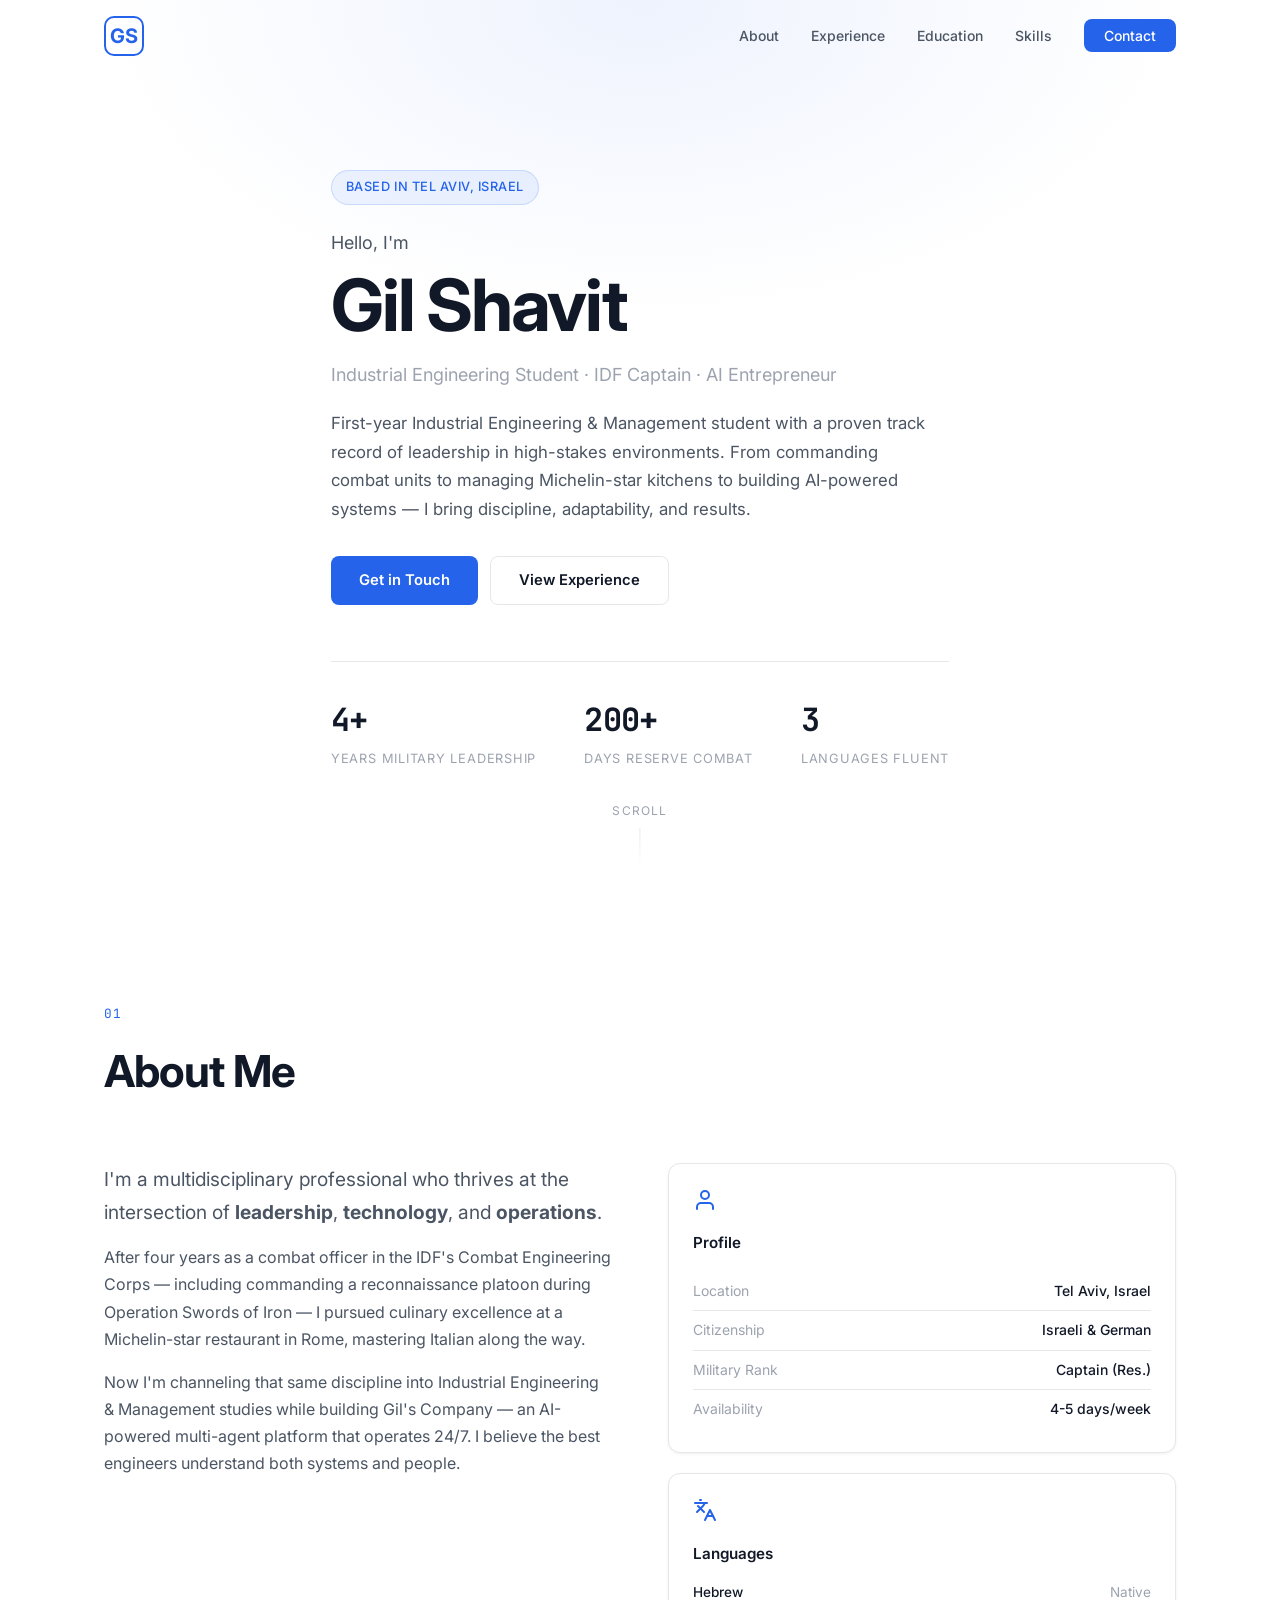
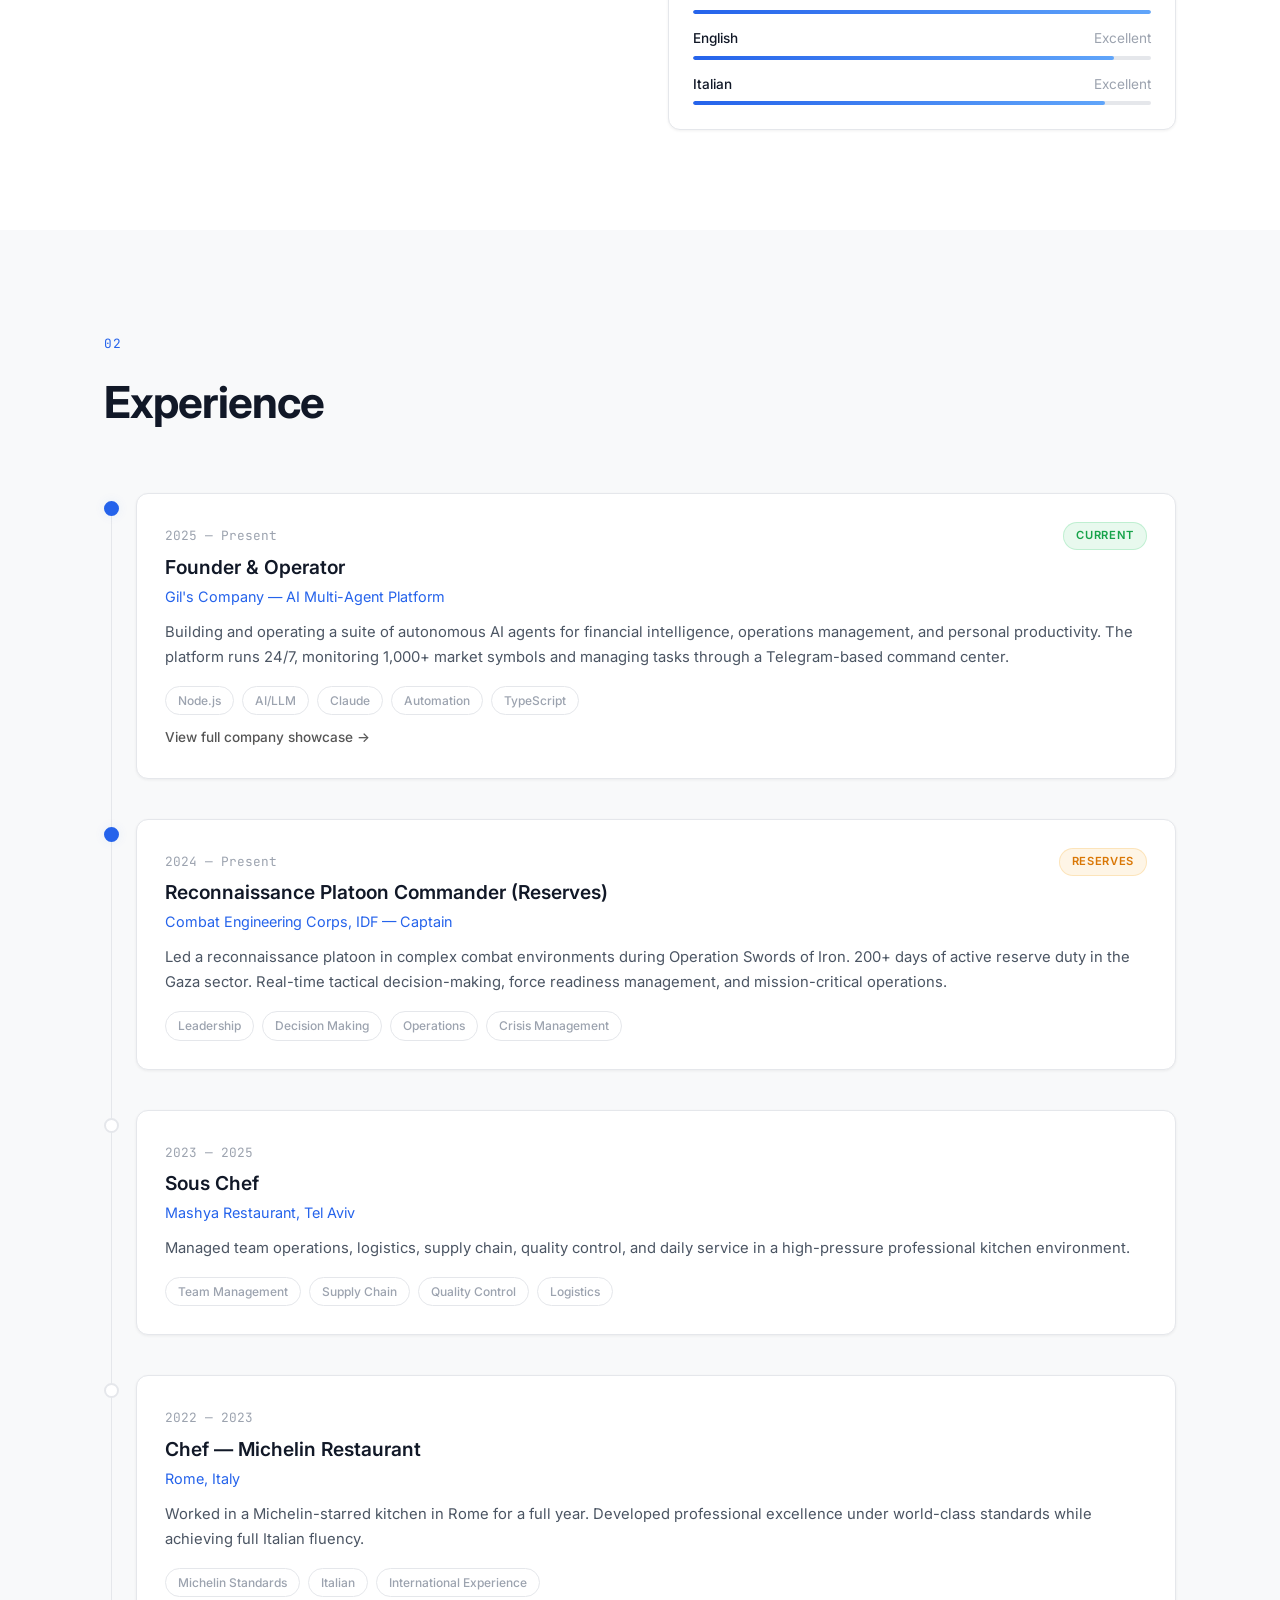
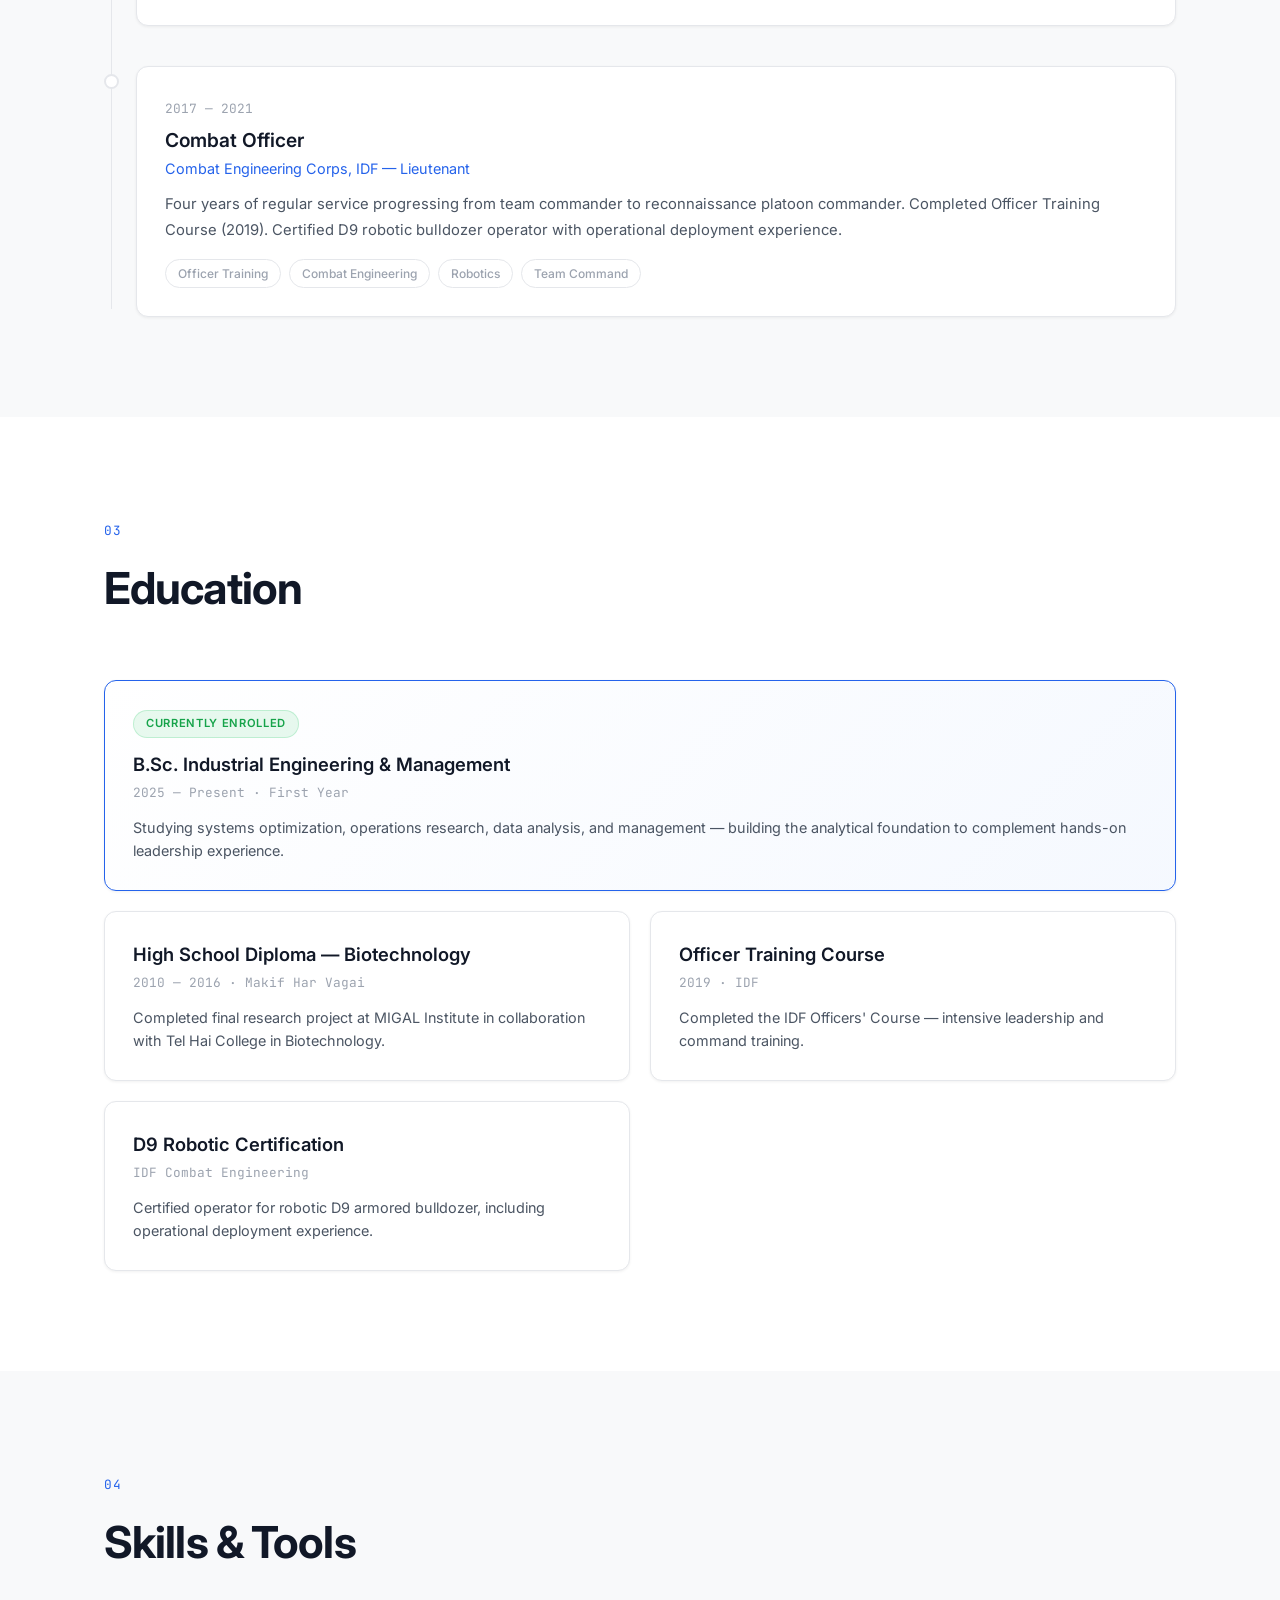
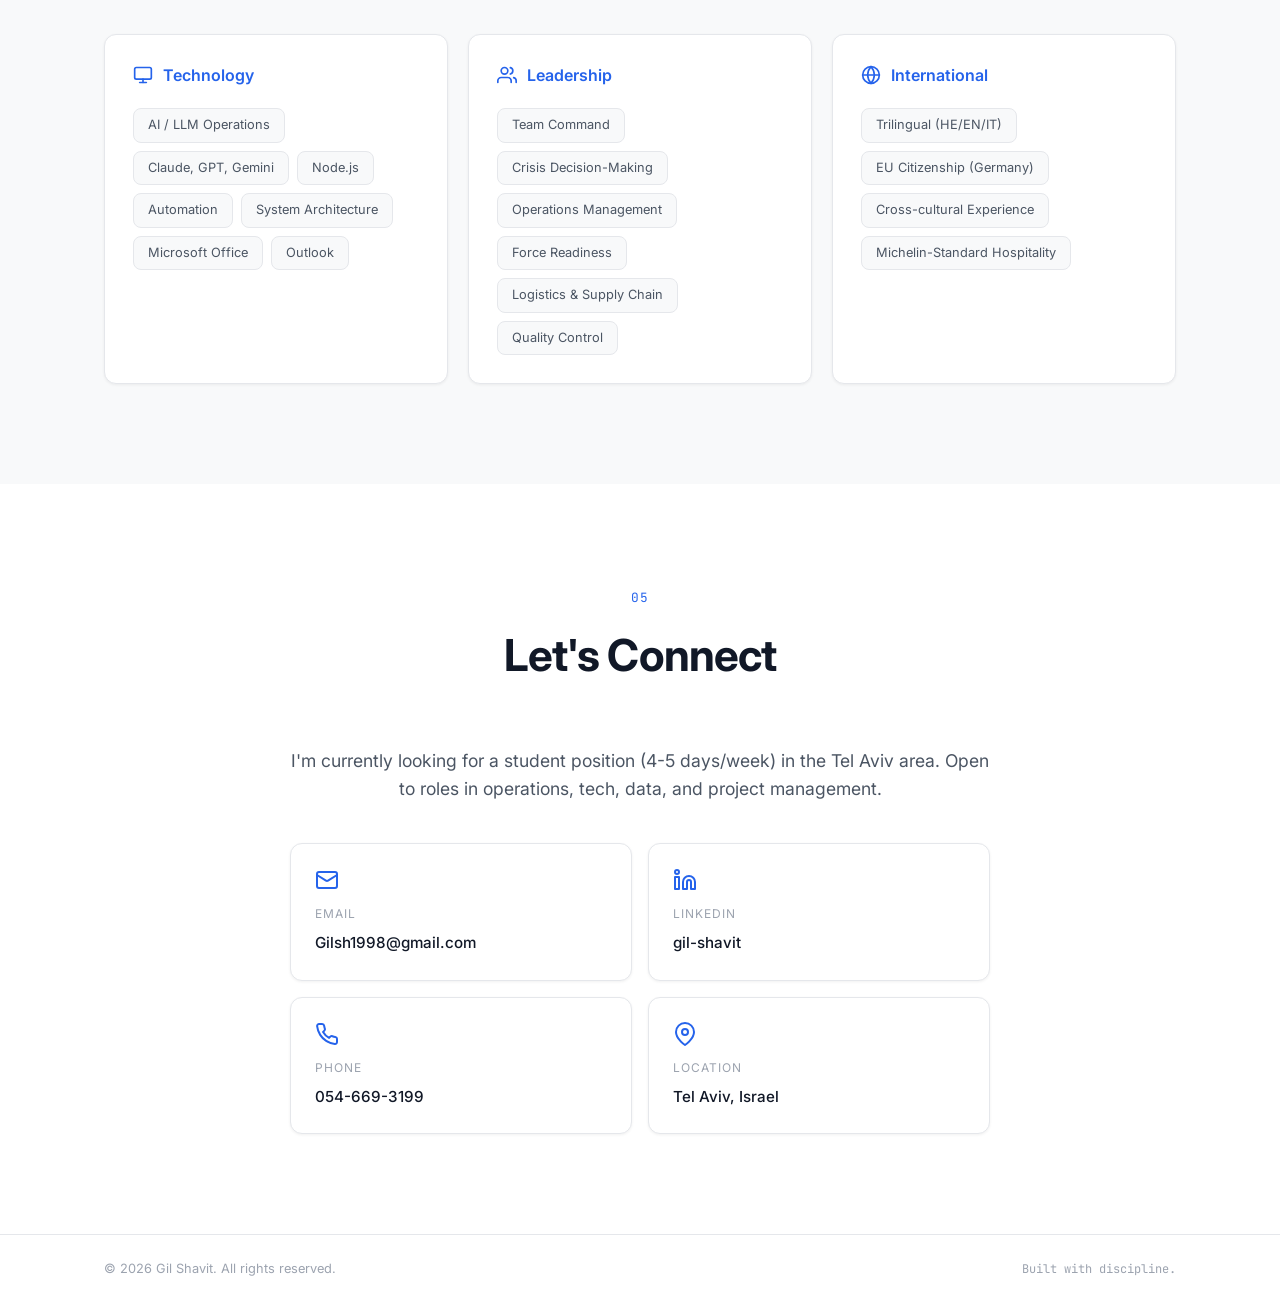
==== commit 0e40215f: "feat: add Gil's Company showcase page with trade flow animation Dedicated company page at /company/ " ====
--- a/index.html
+++ b/index.html
@@ -164,6 +164,7 @@
                             <span>Automation</span>
                             <span>TypeScript</span>
                         </div>
+                        <a href="/company/" style="display:inline-flex;align-items:center;gap:6px;margin-top:12px;font-size:0.85rem;color:#555;font-weight:500;text-decoration:none;transition:color 0.2s;" onmouseover="this.style.color='#1a1a1a'" onmouseout="this.style.color='#555'">View full company showcase &rarr;</a>
                     </div>
                 </div>
 
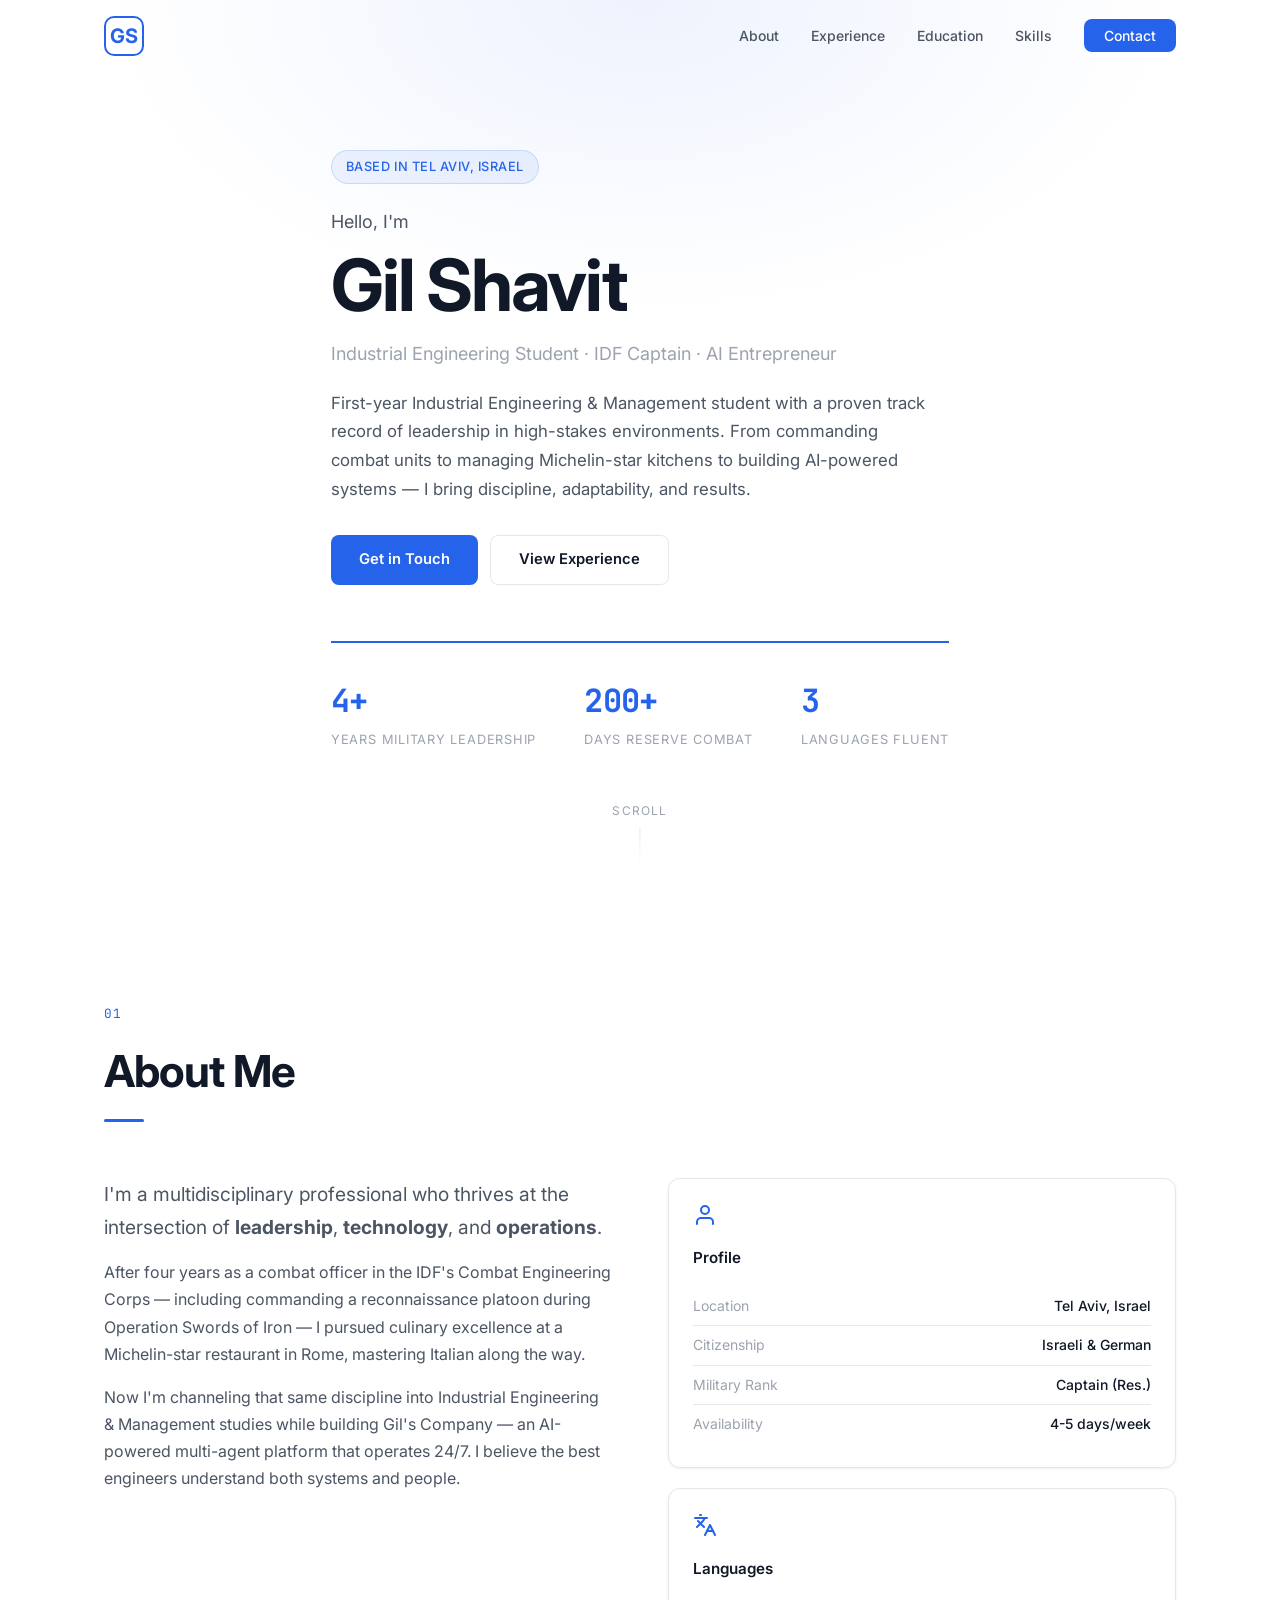
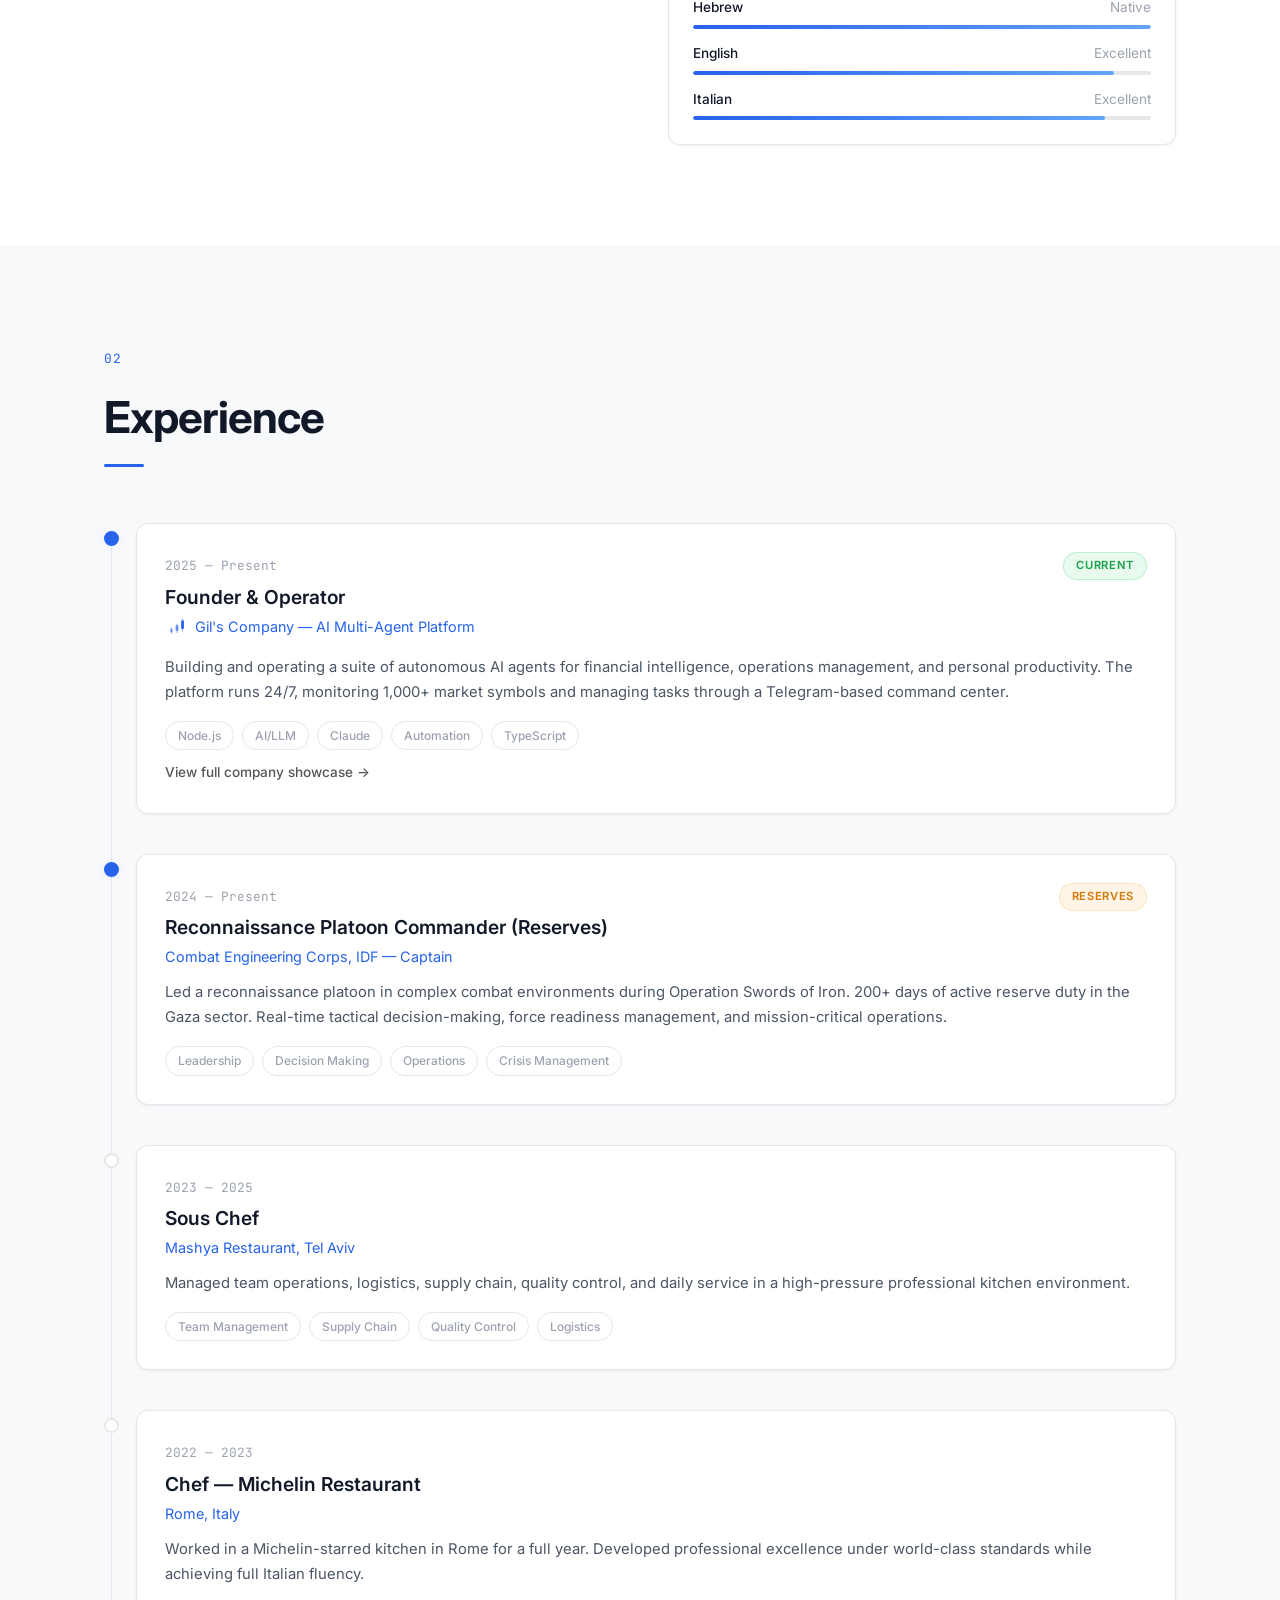
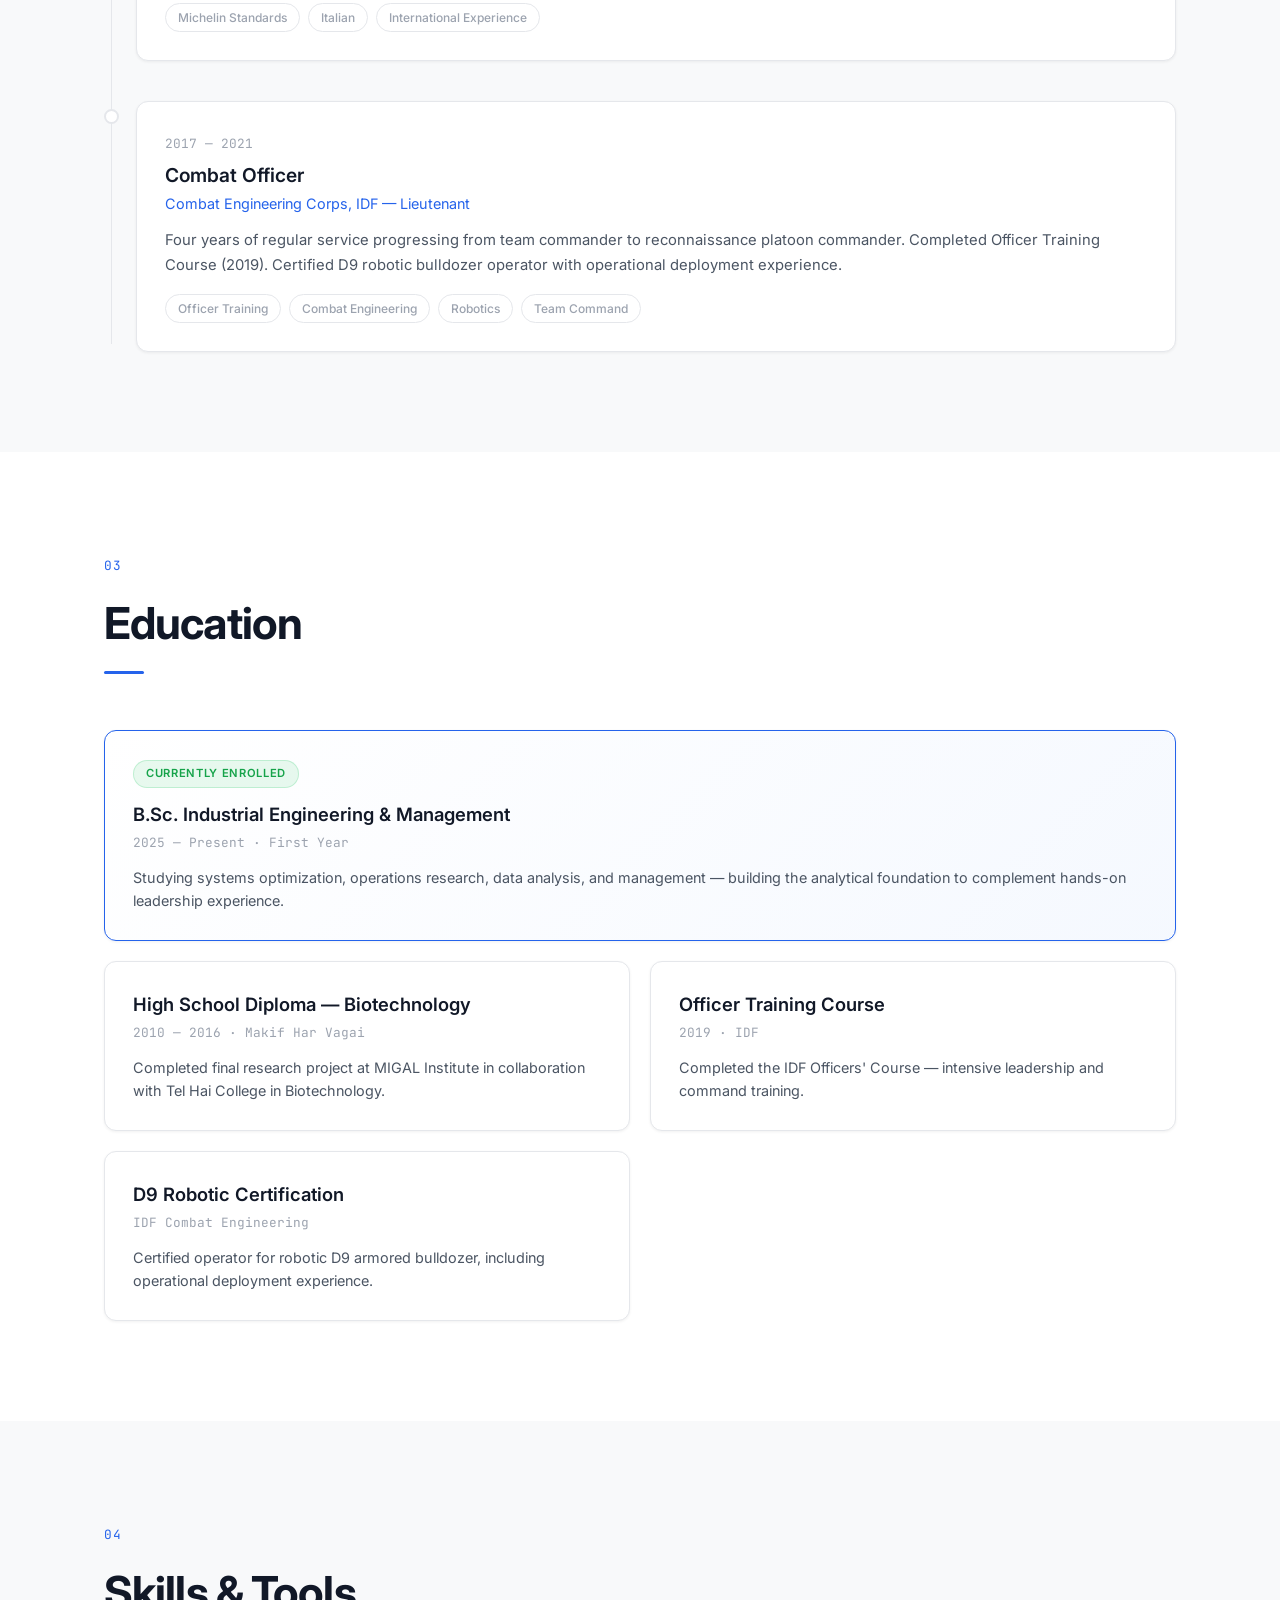
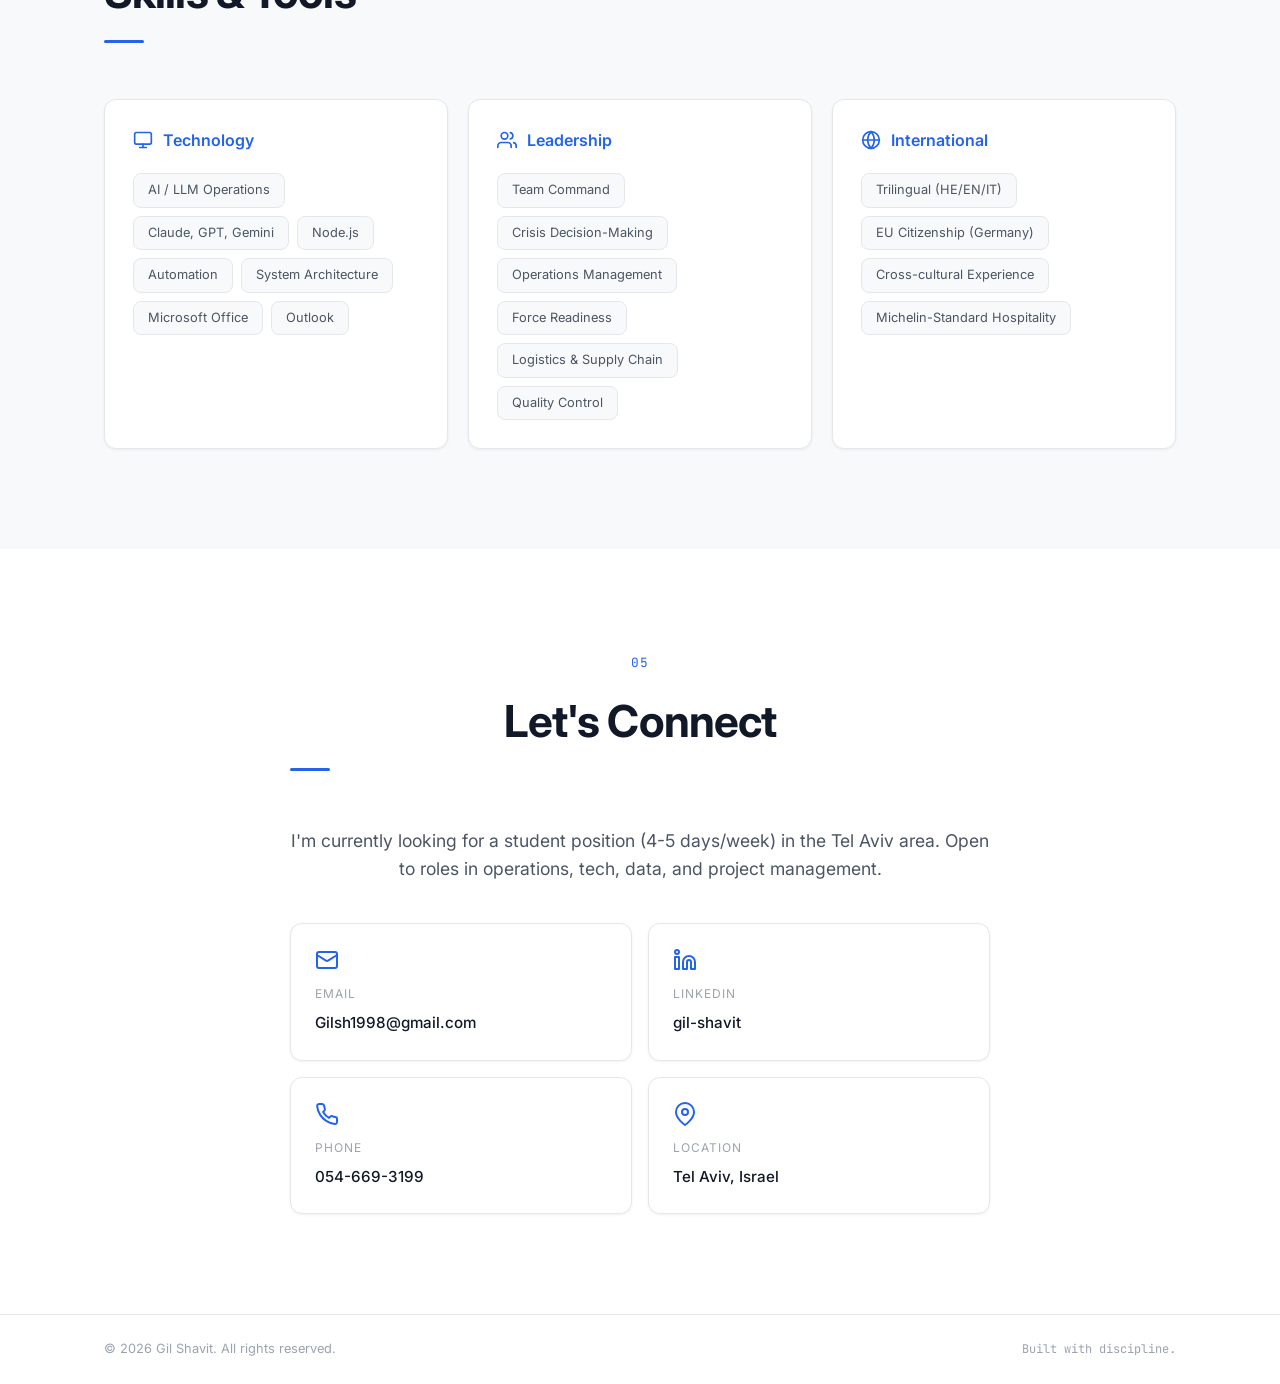
==== commit 6f153ae1: "feat: add candlestick logo to both sites Three Japanese candlesticks (bullish, ascending left to rig" ====
--- a/index.html
+++ b/index.html
@@ -148,7 +148,7 @@
                             <div>
                                 <span class="timeline-date">2025 — Present</span>
                                 <h3 class="timeline-title">Founder & Operator</h3>
-                                <span class="timeline-company">Gil's Company — AI Multi-Agent Platform</span>
+                                <span class="timeline-company" style="display:inline-flex;align-items:center;gap:6px;"><svg width="24" height="18" viewBox="0 0 44 52" fill="none"><line x1="6" y1="30" x2="6" y2="48" stroke="#2563eb" stroke-width="1.5"/><rect x="2" y="34" width="8" height="10" rx="1" fill="#2563eb" opacity="0.4"/><line x1="22" y1="20" x2="22" y2="46" stroke="#2563eb" stroke-width="1.5"/><rect x="18" y="24" width="8" height="16" rx="1" fill="#2563eb" opacity="0.65"/><line x1="38" y1="4" x2="38" y2="42" stroke="#2563eb" stroke-width="1.5"/><rect x="34" y="10" width="8" height="24" rx="1" fill="#2563eb"/></svg> Gil's Company — AI Multi-Agent Platform</span>
                             </div>
                             <span class="timeline-badge badge-current">Current</span>
                         </div>
--- a/style.css
+++ b/style.css
@@ -160,7 +160,7 @@
     display: flex;
     align-items: center;
     position: relative;
-    padding: 120px 0 80px;
+    padding: 120px 0 120px;
 }
 
 .hero-bg {
@@ -269,14 +269,14 @@
     gap: 48px;
     margin-top: 56px;
     padding-top: 32px;
-    border-top: 1px solid var(--border);
+    border-top: 2px solid var(--accent);
 }
 
 .stat-number {
     display: block;
     font-size: 2rem;
     font-weight: 700;
-    color: var(--text);
+    color: var(--accent);
     letter-spacing: -0.02em;
     font-family: 'JetBrains Mono', monospace;
 }
@@ -343,6 +343,15 @@
     font-size: clamp(2rem, 4vw, 2.75rem);
     font-weight: 700;
     letter-spacing: -0.02em;
+}
+.section-title::after {
+    content: '';
+    display: block;
+    width: 40px;
+    height: 3px;
+    background: var(--accent);
+    margin-top: 12px;
+    border-radius: 2px;
 }
 
 /* ===== ABOUT ===== */
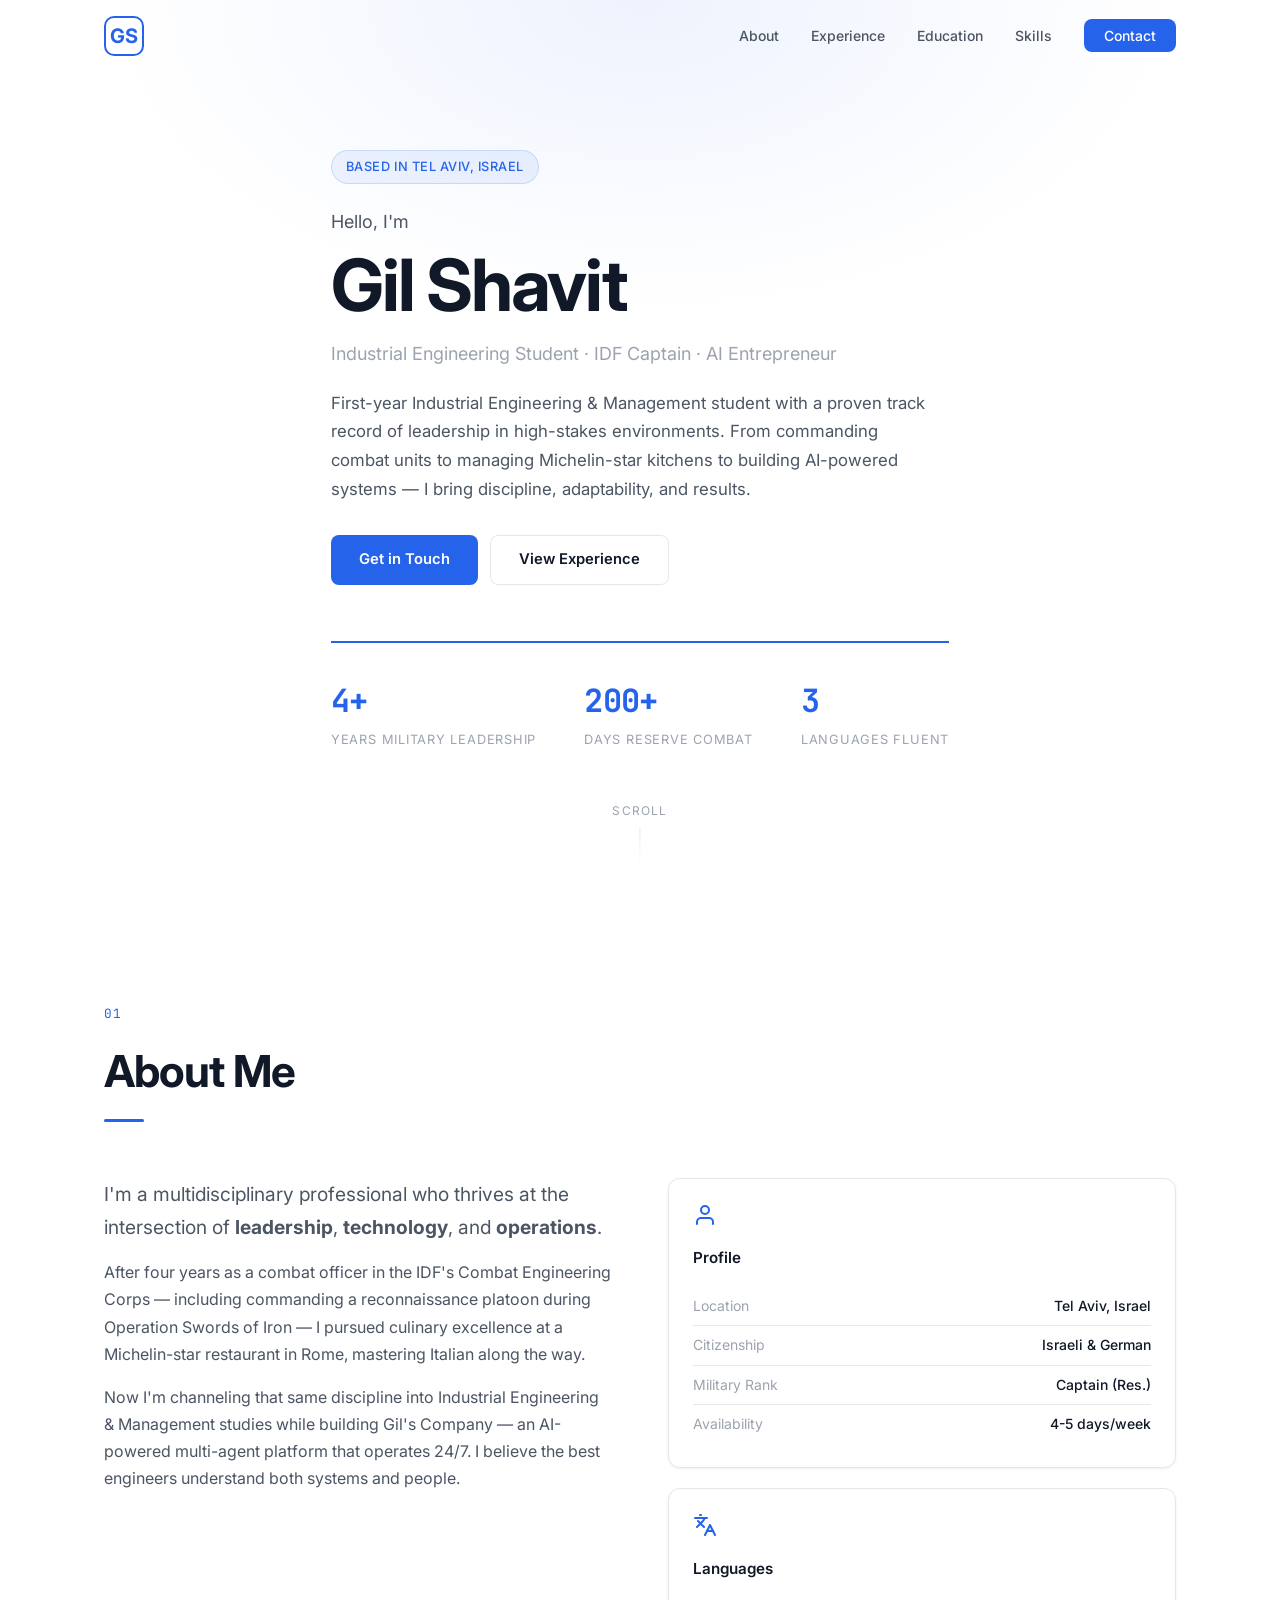
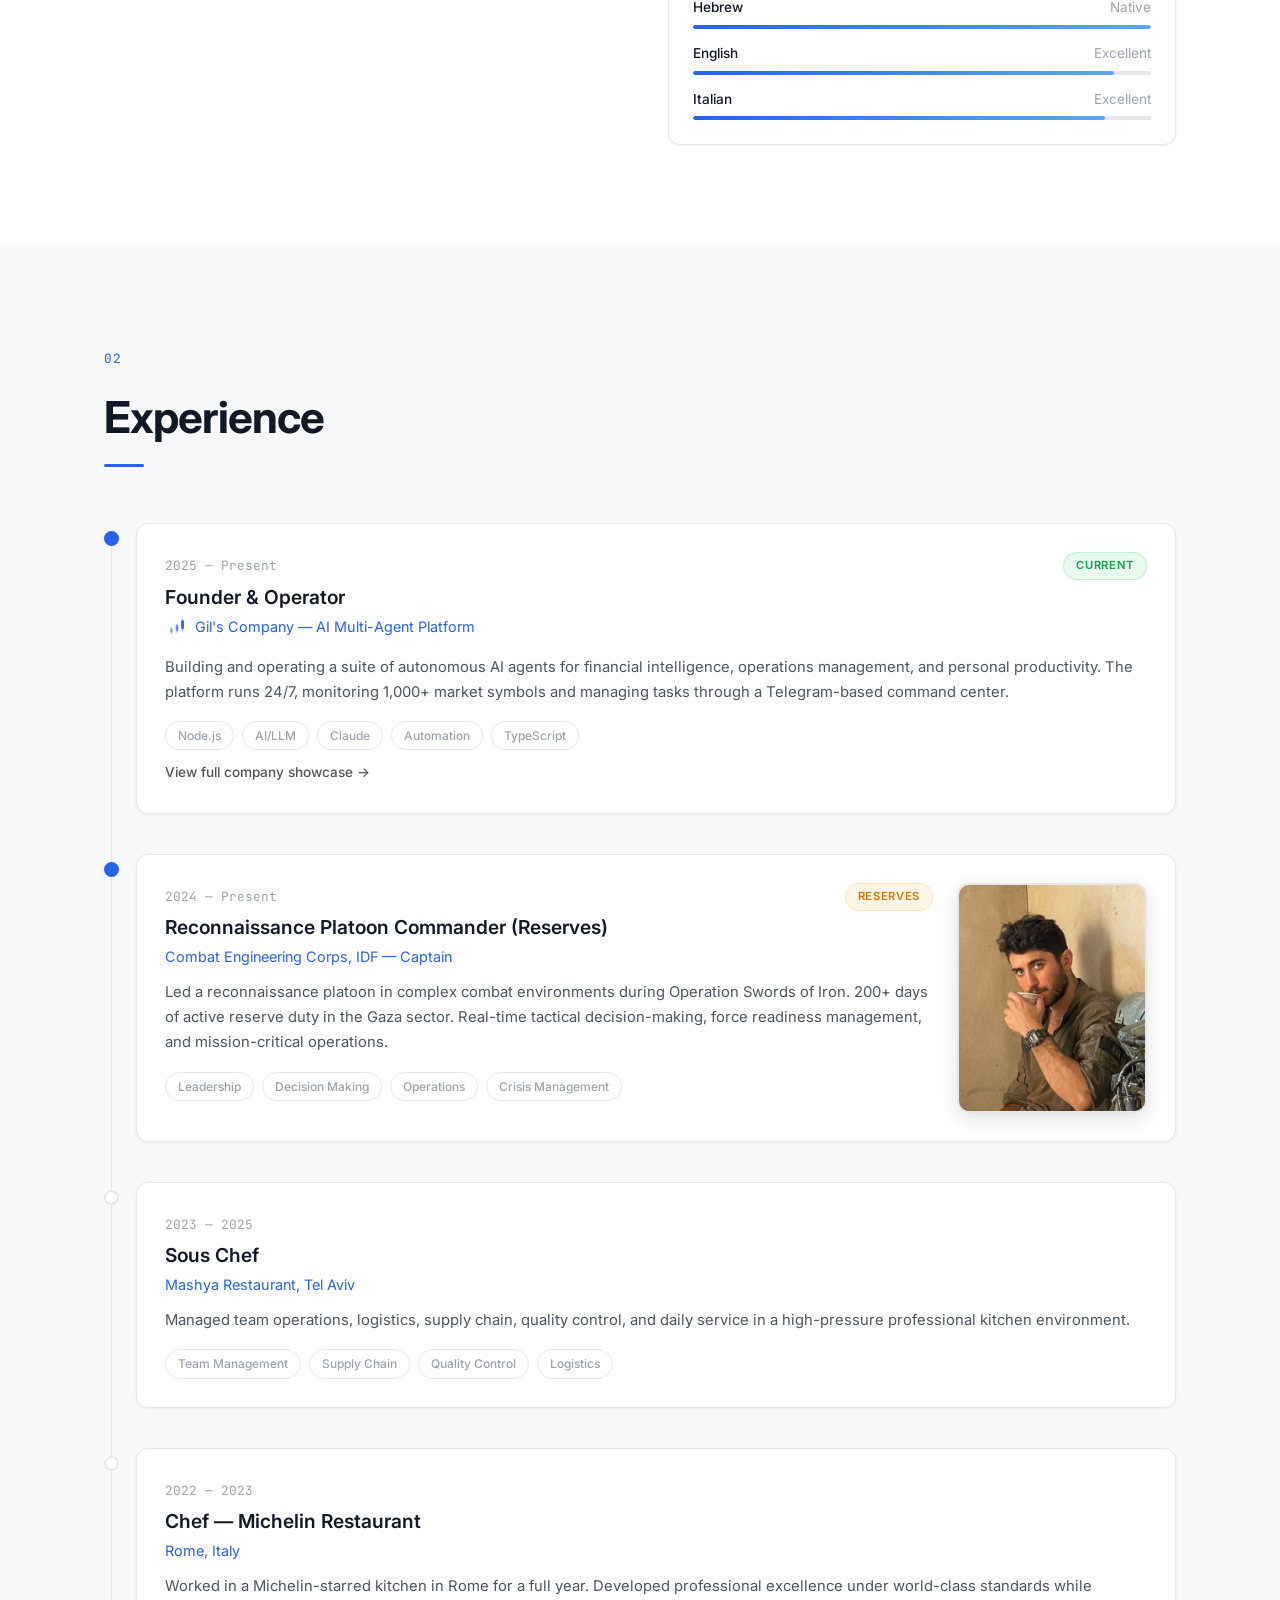
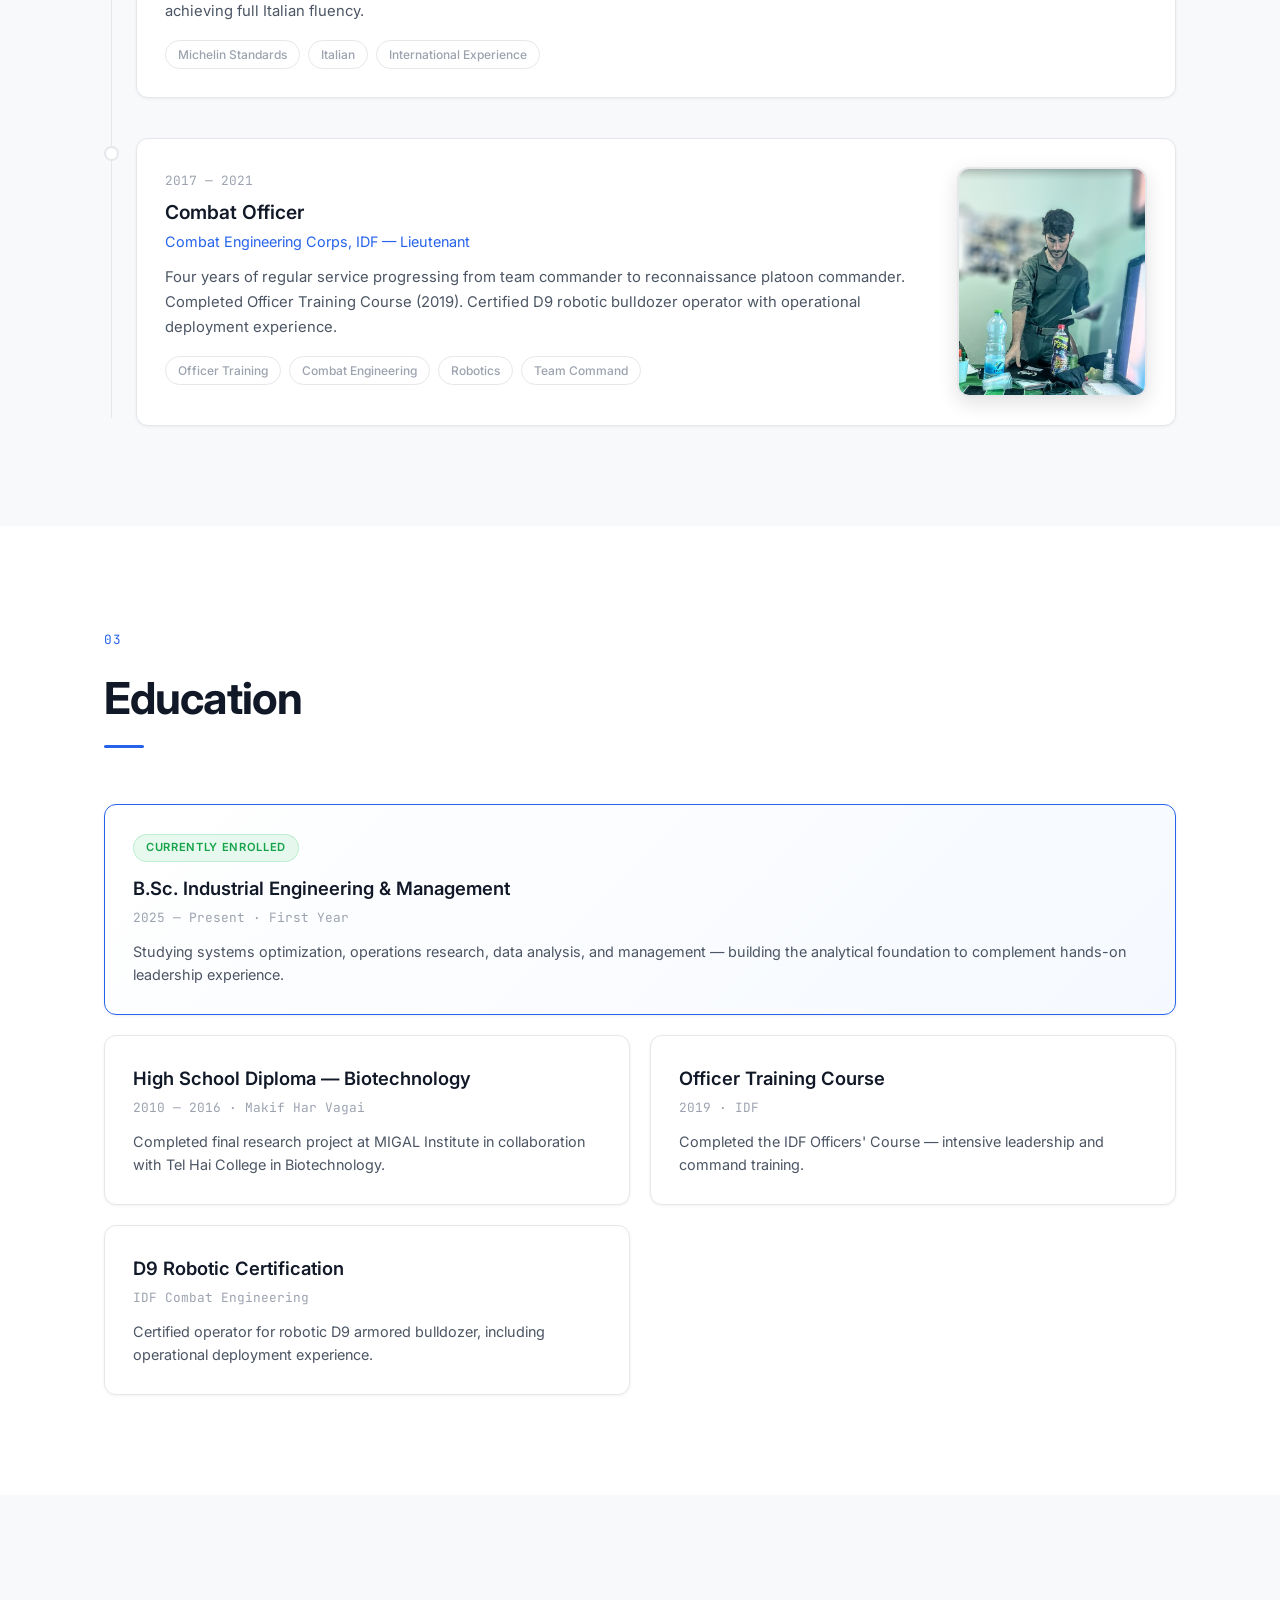
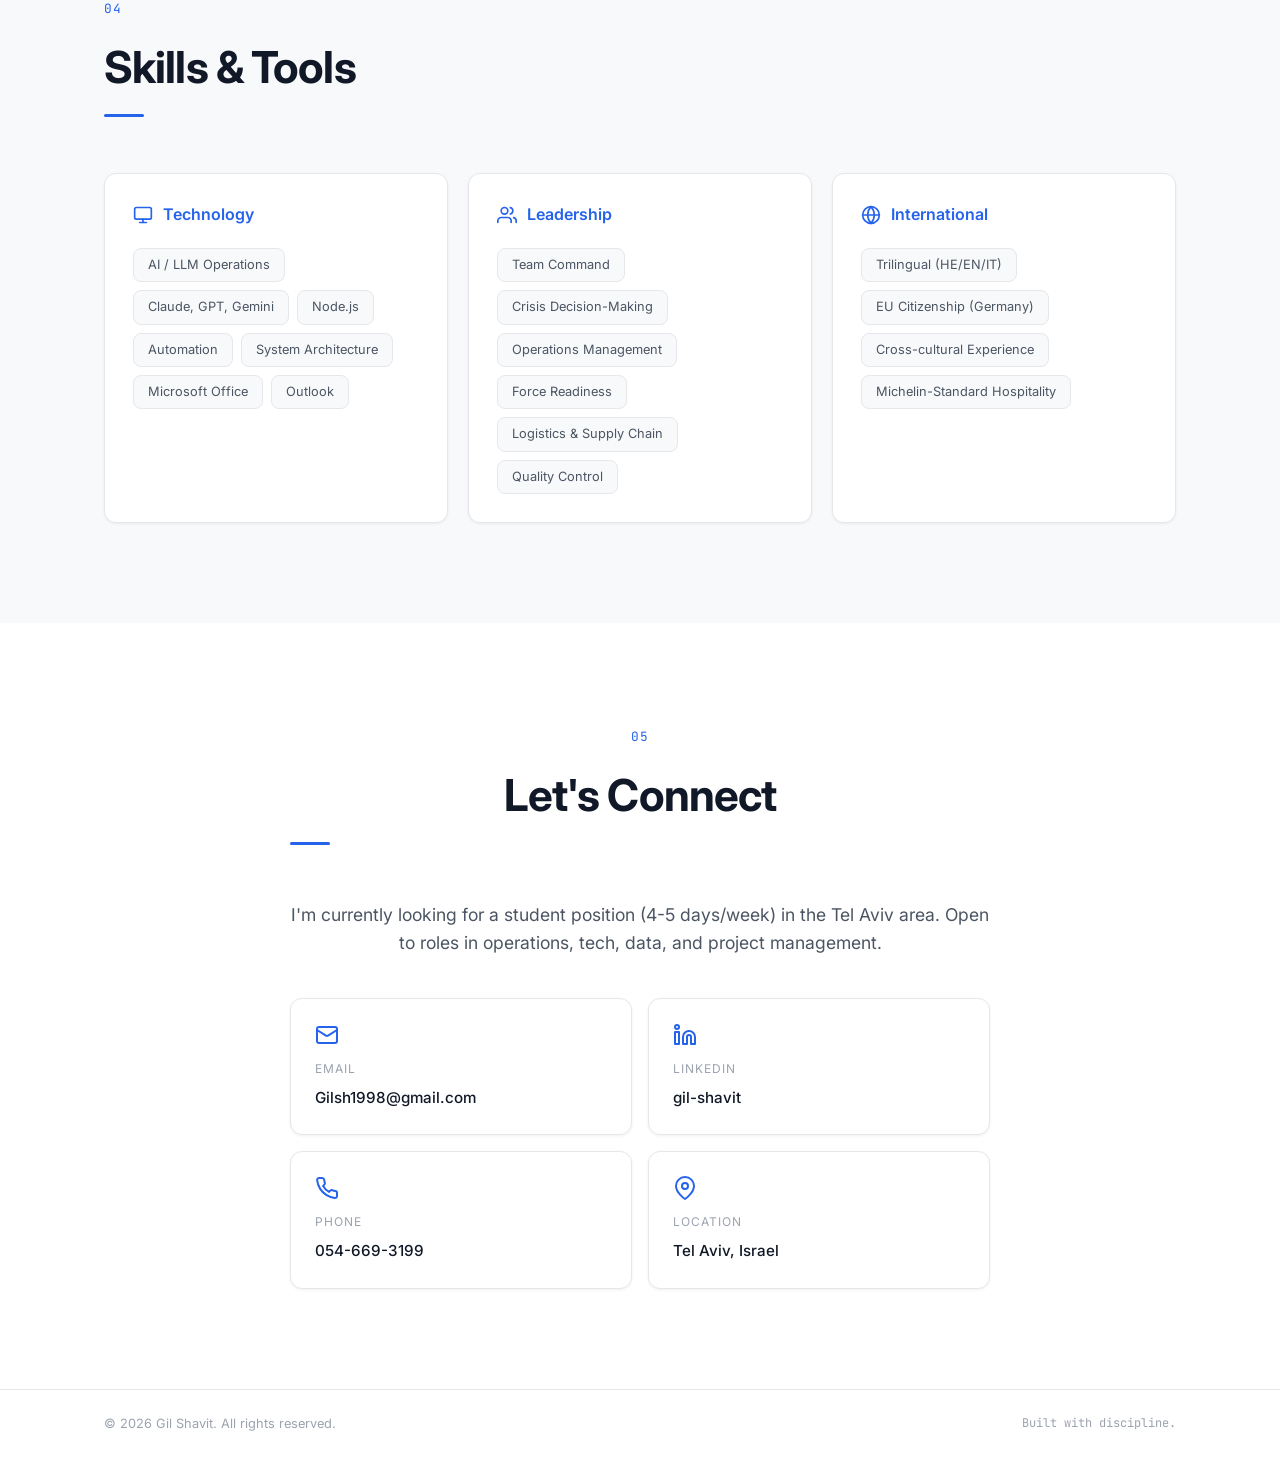
==== commit 343c7d5a: "feat: add military service photos to portfolio timeline Add professional photos to the Military Rese" ====
--- a/index.html
+++ b/index.html
@@ -164,32 +164,37 @@
                             <span>Automation</span>
                             <span>TypeScript</span>
                         </div>
-                        <a href="/company/" style="display:inline-flex;align-items:center;gap:6px;margin-top:12px;font-size:0.85rem;color:#555;font-weight:500;text-decoration:none;transition:color 0.2s;" onmouseover="this.style.color='#1a1a1a'" onmouseout="this.style.color='#555'">View full company showcase &rarr;</a>
+                        <a href="company/index.html" style="display:inline-flex;align-items:center;gap:6px;margin-top:12px;font-size:0.85rem;color:#555;font-weight:500;text-decoration:none;transition:color 0.2s;" onmouseover="this.style.color='#1a1a1a'" onmouseout="this.style.color='#555'">View full company showcase &rarr;</a>
                     </div>
                 </div>
 
                 <!-- Military Reserves -->
                 <div class="timeline-item">
                     <div class="timeline-marker active"></div>
-                    <div class="timeline-content">
-                        <div class="timeline-header">
-                            <div>
-                                <span class="timeline-date">2024 — Present</span>
-                                <h3 class="timeline-title">Reconnaissance Platoon Commander (Reserves)</h3>
-                                <span class="timeline-company">Combat Engineering Corps, IDF — Captain</span>
-                            </div>
-                            <span class="timeline-badge badge-military">Reserves</span>
-                        </div>
-                        <p>
-                            Led a reconnaissance platoon in complex combat environments during Operation Swords of Iron.
-                            200+ days of active reserve duty in the Gaza sector. Real-time tactical decision-making,
-                            force readiness management, and mission-critical operations.
-                        </p>
-                        <div class="timeline-tags">
-                            <span>Leadership</span>
-                            <span>Decision Making</span>
-                            <span>Operations</span>
-                            <span>Crisis Management</span>
+                    <div class="timeline-content has-photo">
+                        <div class="timeline-text">
+                            <div class="timeline-header">
+                                <div>
+                                    <span class="timeline-date">2024 — Present</span>
+                                    <h3 class="timeline-title">Reconnaissance Platoon Commander (Reserves)</h3>
+                                    <span class="timeline-company">Combat Engineering Corps, IDF — Captain</span>
+                                </div>
+                                <span class="timeline-badge badge-military">Reserves</span>
+                            </div>
+                            <p>
+                                Led a reconnaissance platoon in complex combat environments during Operation Swords of Iron.
+                                200+ days of active reserve duty in the Gaza sector. Real-time tactical decision-making,
+                                force readiness management, and mission-critical operations.
+                            </p>
+                            <div class="timeline-tags">
+                                <span>Leadership</span>
+                                <span>Decision Making</span>
+                                <span>Operations</span>
+                                <span>Crisis Management</span>
+                            </div>
+                        </div>
+                        <div class="timeline-photo">
+                            <img src="images/gil-reserves.jpg" alt="Operation Swords of Iron — Gaza sector" loading="lazy">
                         </div>
                     </div>
                 </div>
@@ -244,24 +249,29 @@
                 <!-- Regular Military -->
                 <div class="timeline-item">
                     <div class="timeline-marker"></div>
-                    <div class="timeline-content">
-                        <div class="timeline-header">
-                            <div>
-                                <span class="timeline-date">2017 — 2021</span>
-                                <h3 class="timeline-title">Combat Officer</h3>
-                                <span class="timeline-company">Combat Engineering Corps, IDF — Lieutenant</span>
-                            </div>
-                        </div>
-                        <p>
-                            Four years of regular service progressing from team commander to reconnaissance platoon
-                            commander. Completed Officer Training Course (2019). Certified D9 robotic bulldozer
-                            operator with operational deployment experience.
-                        </p>
-                        <div class="timeline-tags">
-                            <span>Officer Training</span>
-                            <span>Combat Engineering</span>
-                            <span>Robotics</span>
-                            <span>Team Command</span>
+                    <div class="timeline-content has-photo">
+                        <div class="timeline-text">
+                            <div class="timeline-header">
+                                <div>
+                                    <span class="timeline-date">2017 — 2021</span>
+                                    <h3 class="timeline-title">Combat Officer</h3>
+                                    <span class="timeline-company">Combat Engineering Corps, IDF — Lieutenant</span>
+                                </div>
+                            </div>
+                            <p>
+                                Four years of regular service progressing from team commander to reconnaissance platoon
+                                commander. Completed Officer Training Course (2019). Certified D9 robotic bulldozer
+                                operator with operational deployment experience.
+                            </p>
+                            <div class="timeline-tags">
+                                <span>Officer Training</span>
+                                <span>Combat Engineering</span>
+                                <span>Robotics</span>
+                                <span>Team Command</span>
+                            </div>
+                        </div>
+                        <div class="timeline-photo">
+                            <img src="images/gil-military.jpg" alt="Combat Officer — Combat Engineering Corps briefing" loading="lazy">
                         </div>
                     </div>
                 </div>
--- a/style.css
+++ b/style.css
@@ -567,6 +567,49 @@
     border: 1px solid var(--border);
 }
 
+.timeline-content.has-photo {
+    display: flex;
+    gap: 24px;
+    align-items: flex-start;
+}
+
+.timeline-text {
+    flex: 1;
+    min-width: 0;
+}
+
+.timeline-photo {
+    flex-shrink: 0;
+    width: 190px;
+    height: 230px;
+    border-radius: 12px;
+    overflow: hidden;
+    box-shadow: 0 6px 20px rgba(0,0,0,0.12);
+    border: 2px solid var(--border);
+}
+
+.timeline-photo img {
+    width: 100%;
+    height: 100%;
+    object-fit: cover;
+    display: block;
+    transition: transform 0.4s ease;
+}
+
+.timeline-photo:hover img { transform: scale(1.05); }
+
+@media (max-width: 768px) {
+    .timeline-content.has-photo {
+        flex-direction: column;
+    }
+    .timeline-photo {
+        width: 100%;
+        max-width: 320px;
+        height: 220px;
+        margin: 0 auto;
+    }
+}
+
 /* ===== EDUCATION ===== */
 .edu-grid {
     display: grid;
